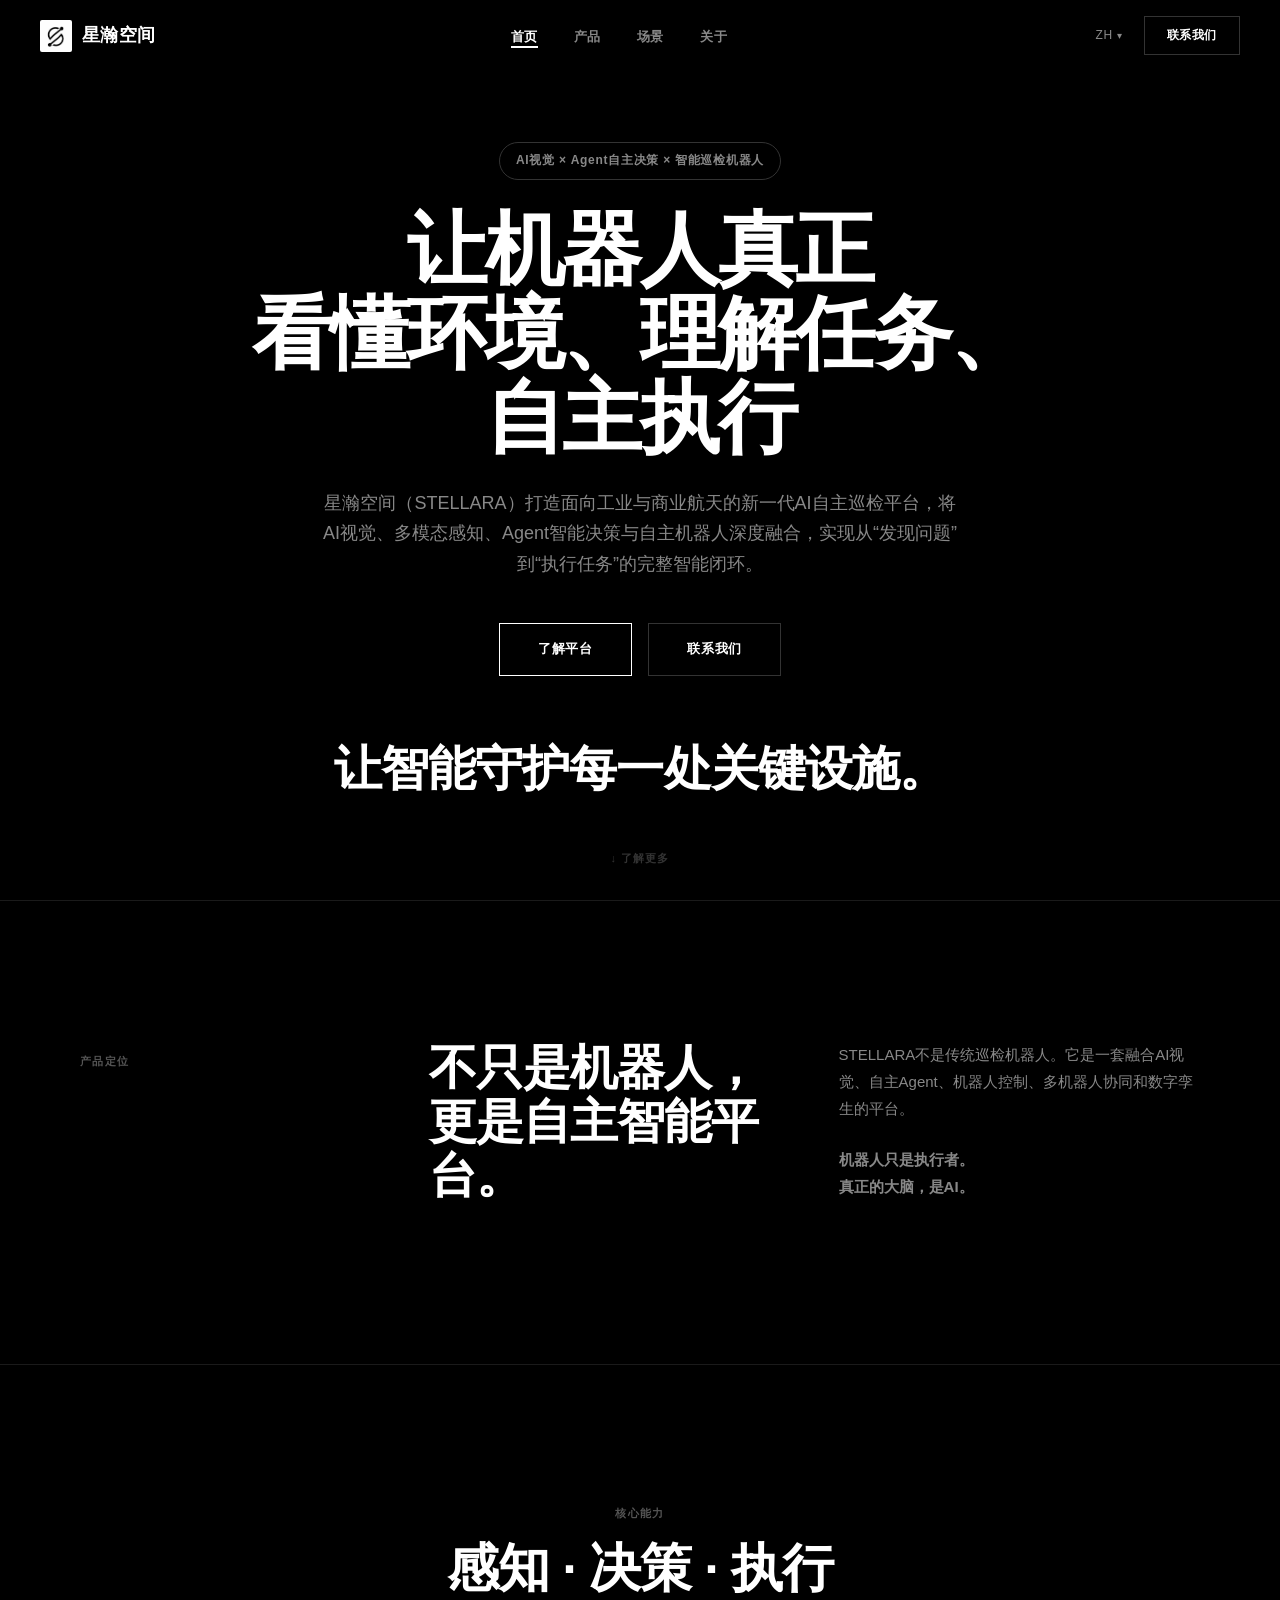
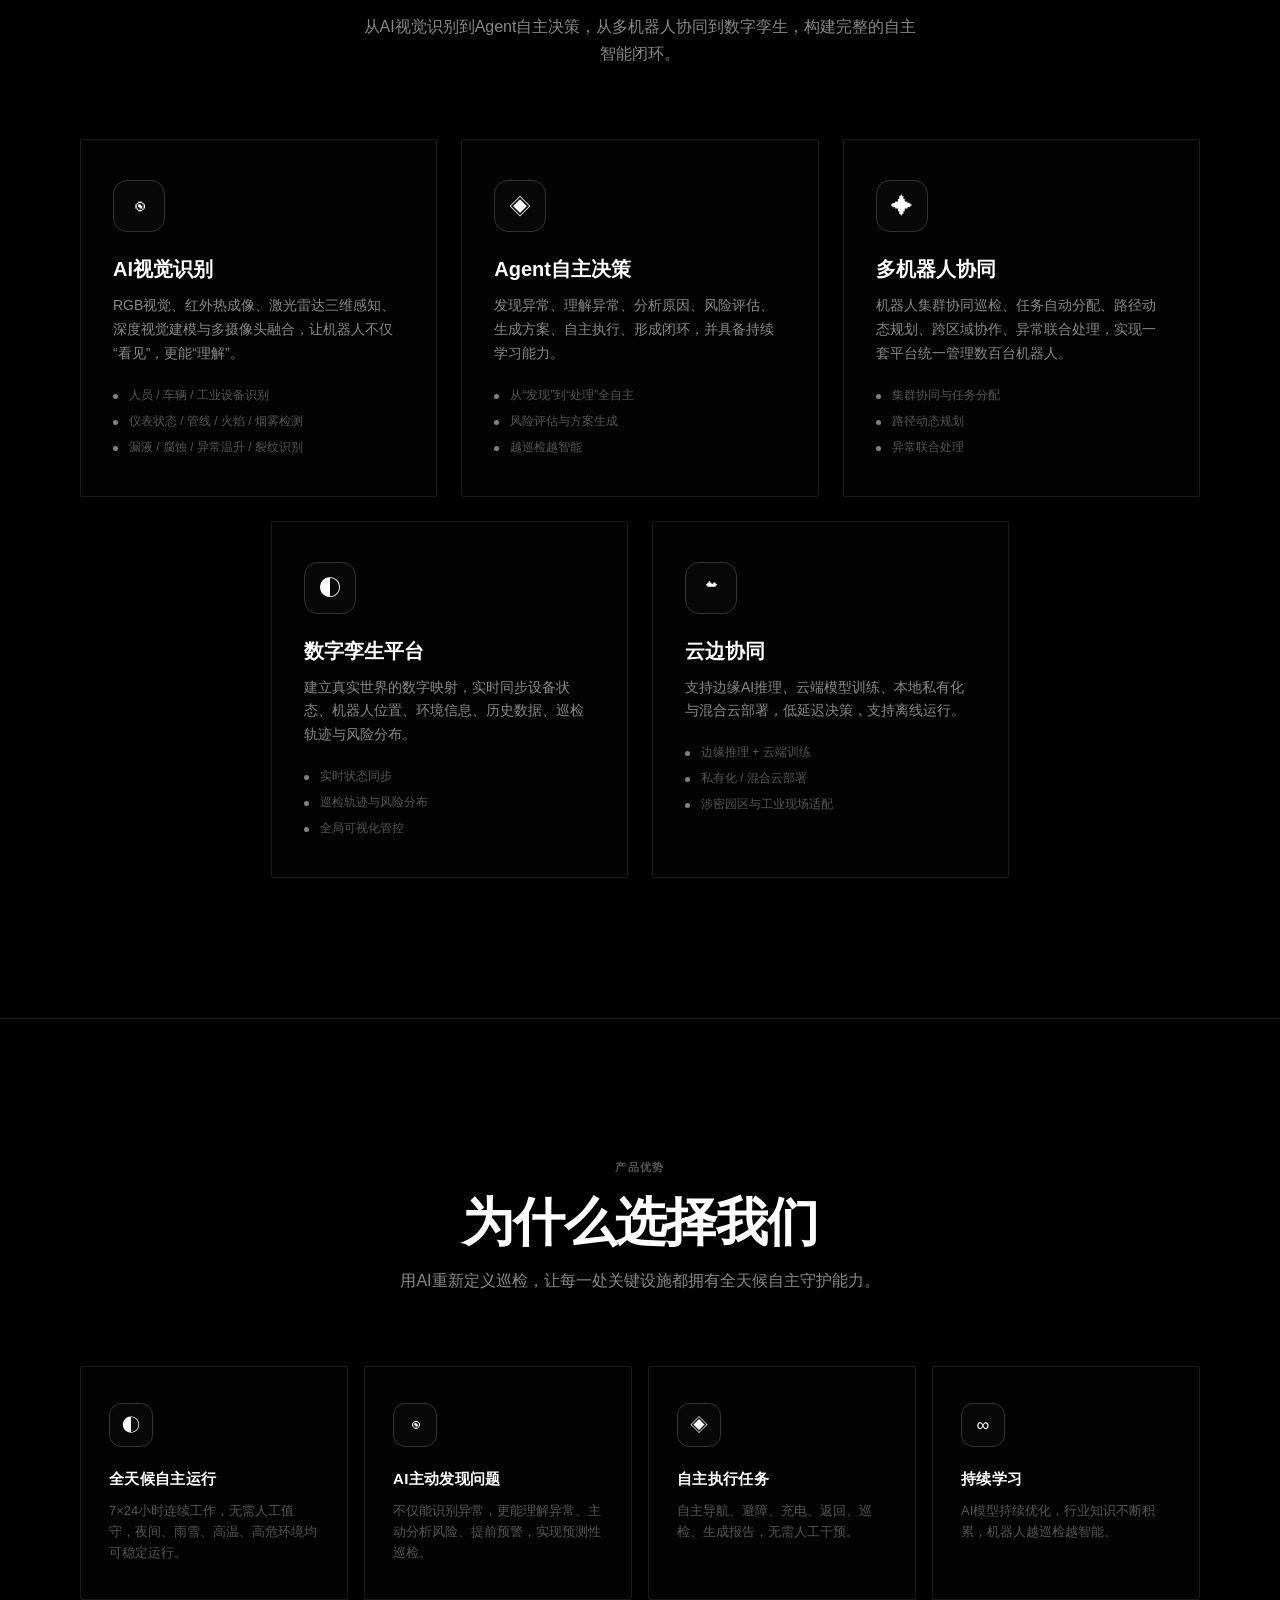
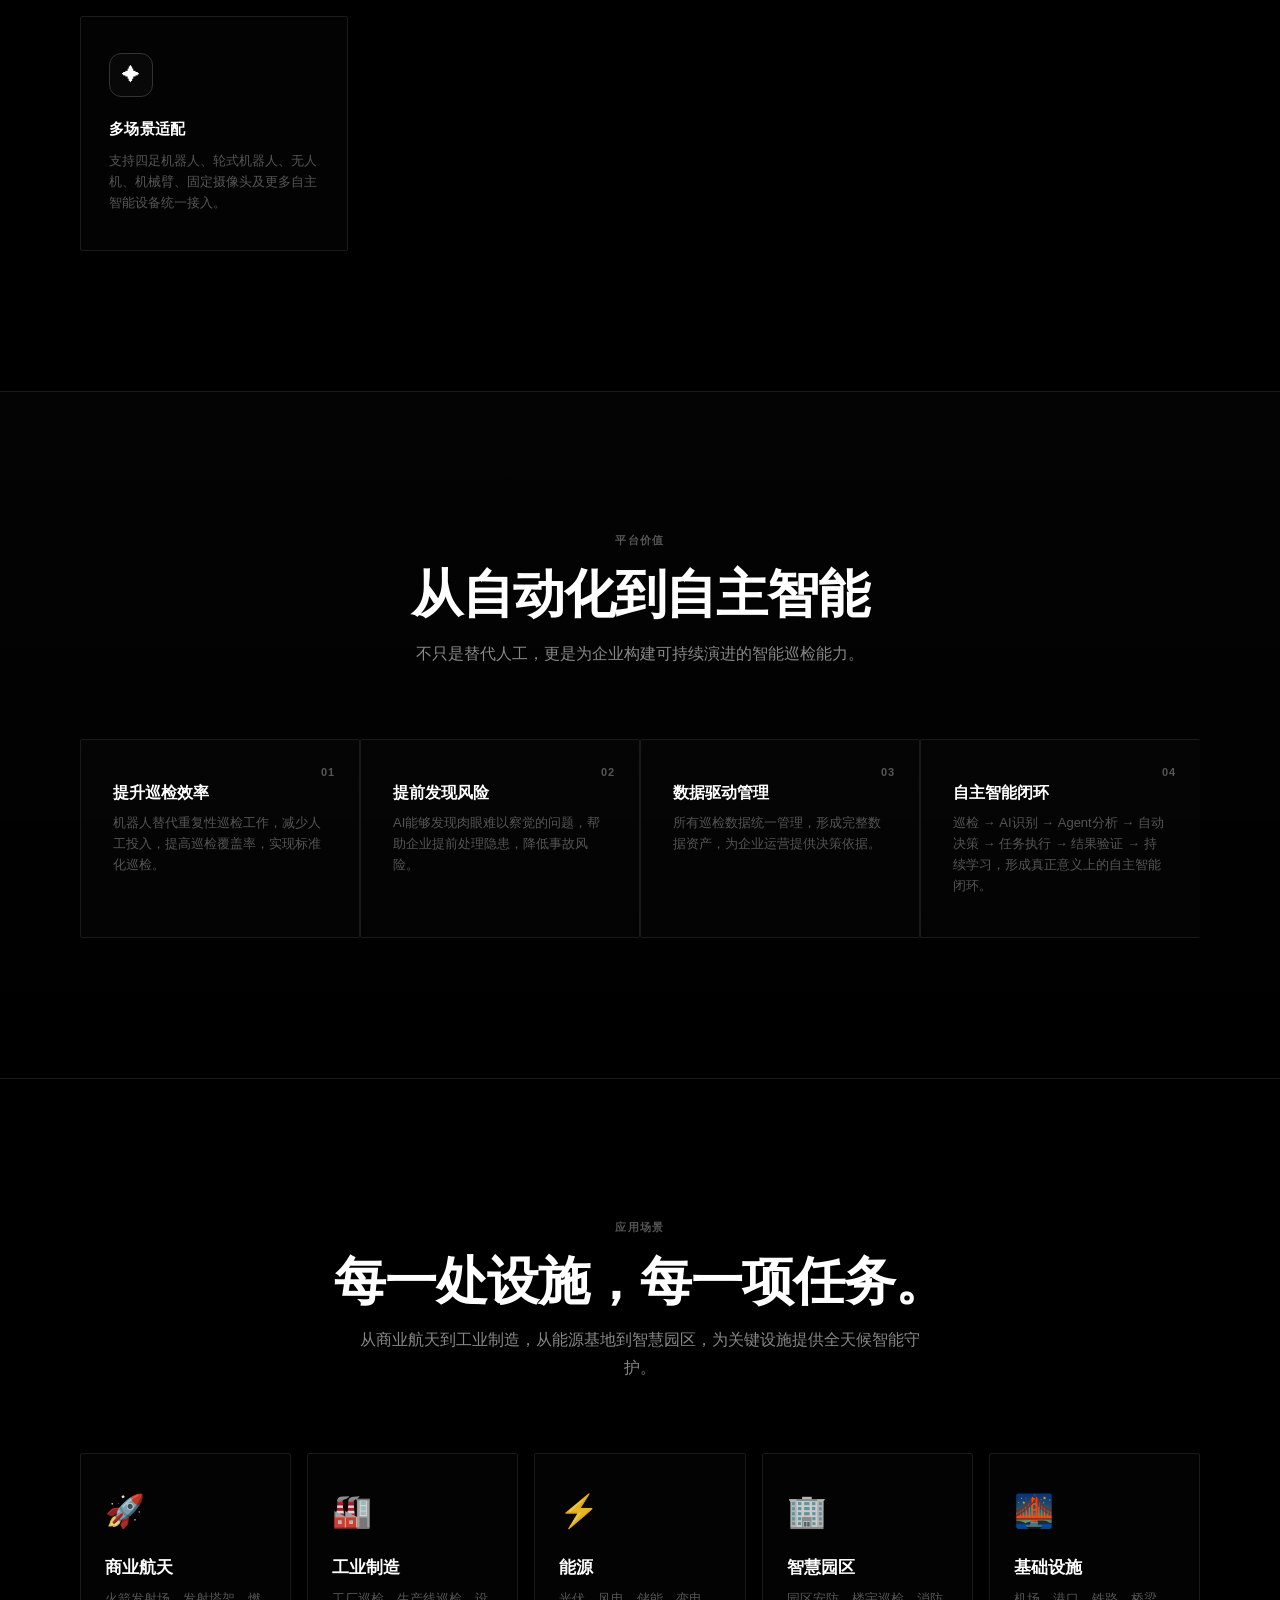
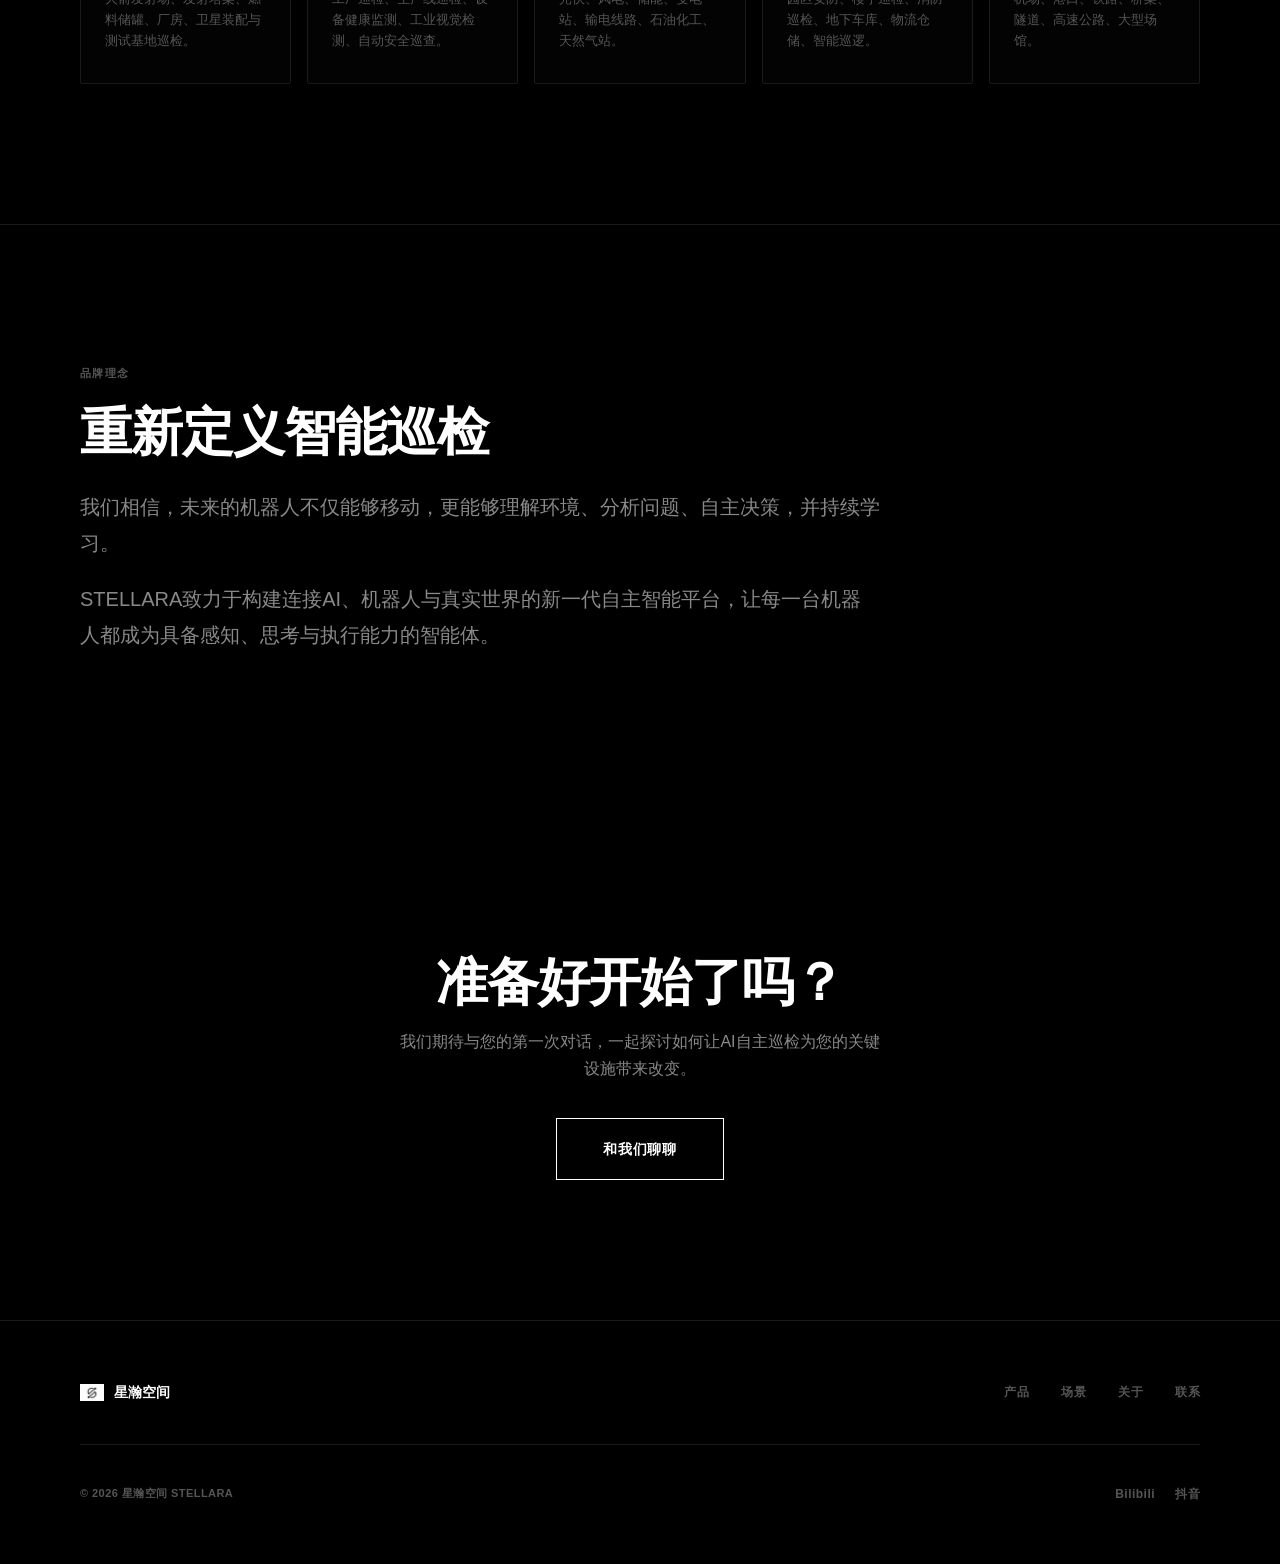
==== index.html @ 7d8a4e4b "Initial commit: STELLARA website" ====
<!DOCTYPE html>
<html lang="zh-CN">
<head>
    <meta charset="UTF-8">
    <meta name="viewport" content="width=device-width, initial-scale=1.0">
    <meta name="description" content="STELLARA 星瀚空间 — 面向工业与商业航天的AI自主智能巡检平台">
    <title data-i18n="nav.home">星瀚空间 STELLARA</title>
    <link rel="stylesheet" href="css/spacex.css?v=2">
</head>
<body>

<nav class="nav">
    <a href="index.html" class="nav-logo">
        <img src="微信图片_20260413204202_1_2.jpg" alt="星瀚空间" width="32" height="32">
        星瀚空间
    </a>
    <ul class="nav-links">
        <li><a href="index.html" class="active" data-i18n="nav.home">首页</a></li>
        <li><a href="products.html" data-i18n="nav.products">产品</a></li>
        <li><a href="services.html" data-i18n="nav.services">场景</a></li>
        <li><a href="about.html" data-i18n="nav.about">关于</a></li>
    </ul>
    <div class="nav-lang" id="lang-switcher"></div>
    <a href="services.html#contact" class="nav-cta" data-i18n="nav.cta">联系我们</a>
    <button class="nav-toggle" aria-label="菜单">
        <span></span><span></span><span></span>
    </button>
</nav>

<div class="nav-mobile">
    <button class="nav-mobile-close">&times;</button>
    <a href="index.html" data-i18n="nav.home">首页</a>
    <a href="products.html" data-i18n="nav.products">产品</a>
    <a href="services.html" data-i18n="nav.services">场景</a>
    <a href="about.html" data-i18n="nav.about">关于</a>
    <a href="services.html#contact" data-i18n="nav.cta">联系我们</a>
    <div id="lang-switcher-mobile"></div>
</div>

<section class="hero">
    <div class="hero-content">
        <div class="hero-tag fade-in" data-i18n="hero.tag">AI视觉 × Agent自主决策 × 智能巡检机器人</div>
        <h1 class="fade-in" data-i18n="hero.title">让机器人真正<br>看懂环境、理解任务、<br>自主执行</h1>
        <p class="fade-in" data-i18n="hero.desc">星瀚空间（STELLARA）打造面向工业与商业航天的新一代AI自主巡检平台，将AI视觉、多模态感知、Agent智能决策与自主机器人深度融合，实现从“发现问题”到“执行任务”的完整智能闭环。</p>
        <div class="hero-actions fade-in">
            <a href="products.html" class="btn btn--primary" data-i18n="hero.btn1">了解平台</a>
            <a href="services.html#contact" class="btn" data-i18n="hero.btn2">联系我们</a>
        </div>
        <div class="hero-slogan fade-in" data-i18n="hero.slogan">Intelligence in Motion.</div>
    </div>
    <div class="hero-scroll-hint" data-i18n="hero.scroll">↓ 了解更多</div>
</section>

<section class="section positioning-section">
    <div class="container">
        <div class="positioning-grid fade-in">
            <div class="positioning-label" data-i18n="positioning.label">产品定位</div>
            <h2 data-i18n="positioning.heading">不只是机器人，<br>更是自主智能平台。</h2>
            <div class="positioning-body">
                <p data-i18n="positioning.p1">STELLARA不是传统巡检机器人。它是一套融合AI视觉、自主Agent、机器人控制、多机器人协同和数字孪生的平台。</p>
                <p class="positioning-highlight" data-i18n="positioning.p2">机器人只是执行者。<br>真正的大脑，是AI。</p>
            </div>
        </div>
    </div>
</section>

<section class="section capabilities-section">
    <div class="container">
        <div class="section-header section-header--center fade-in">
            <span class="section-label" data-i18n="capabilities.section">核心能力</span>
            <h2 class="section-title" data-i18n="capabilities.heading">感知 · 决策 · 执行</h2>
            <p class="section-desc" data-i18n="capabilities.desc">从AI视觉识别到Agent自主决策，从多机器人协同到数字孪生，构建完整的自主智能闭环。</p>
        </div>
        <div class="capability-grid fade-in">
            <article class="capability-card">
                <div class="capability-icon" aria-hidden="true">◉</div>
                <h3 data-i18n="capabilities.c1t">AI视觉识别</h3>
                <p data-i18n="capabilities.c1d">RGB视觉、红外热成像、激光雷达三维感知、深度视觉建模与多摄像头融合，让机器人不仅“看见”，更能“理解”。</p>
                <ul class="capability-list">
                    <li data-i18n="capabilities.c1i1">人员 / 车辆 / 工业设备识别</li>
                    <li data-i18n="capabilities.c1i2">仪表状态 / 管线 / 火焰 / 烟雾检测</li>
                    <li data-i18n="capabilities.c1i3">漏液 / 腐蚀 / 异常温升 / 裂纹识别</li>
                </ul>
            </article>
            <article class="capability-card">
                <div class="capability-icon" aria-hidden="true">◈</div>
                <h3 data-i18n="capabilities.c2t">Agent自主决策</h3>
                <p data-i18n="capabilities.c2d">发现异常、理解异常、分析原因、风险评估、生成方案、自主执行、形成闭环，并具备持续学习能力。</p>
                <ul class="capability-list">
                    <li data-i18n="capabilities.c2i1">从“发现”到“处理”全自主</li>
                    <li data-i18n="capabilities.c2i2">风险评估与方案生成</li>
                    <li data-i18n="capabilities.c2i3">越巡检越智能</li>
                </ul>
            </article>
            <article class="capability-card">
                <div class="capability-icon" aria-hidden="true">✦</div>
                <h3 data-i18n="capabilities.c3t">多机器人协同</h3>
                <p data-i18n="capabilities.c3d">机器人集群协同巡检、任务自动分配、路径动态规划、跨区域协作、异常联合处理，实现一套平台统一管理数百台机器人。</p>
                <ul class="capability-list">
                    <li data-i18n="capabilities.c3i1">集群协同与任务分配</li>
                    <li data-i18n="capabilities.c3i2">路径动态规划</li>
                    <li data-i18n="capabilities.c3i3">异常联合处理</li>
                </ul>
            </article>
            <article class="capability-card">
                <div class="capability-icon" aria-hidden="true">◐</div>
                <h3 data-i18n="capabilities.c4t">数字孪生平台</h3>
                <p data-i18n="capabilities.c4d">建立真实世界的数字映射，实时同步设备状态、机器人位置、环境信息、历史数据、巡检轨迹与风险分布。</p>
                <ul class="capability-list">
                    <li data-i18n="capabilities.c4i1">实时状态同步</li>
                    <li data-i18n="capabilities.c4i2">巡检轨迹与风险分布</li>
                    <li data-i18n="capabilities.c4i3">全局可视化管控</li>
                </ul>
            </article>
            <article class="capability-card">
                <div class="capability-icon" aria-hidden="true">☁</div>
                <h3 data-i18n="capabilities.c5t">云边协同</h3>
                <p data-i18n="capabilities.c5d">支持边缘AI推理、云端模型训练、本地私有化与混合云部署，低延迟决策，支持离线运行。</p>
                <ul class="capability-list">
                    <li data-i18n="capabilities.c5i1">边缘推理 + 云端训练</li>
                    <li data-i18n="capabilities.c5i2">私有化 / 混合云部署</li>
                    <li data-i18n="capabilities.c5i3">涉密园区与工业现场适配</li>
                </ul>
            </article>
        </div>
    </div>
</section>

<section class="section why-section">
    <div class="container">
        <div class="section-header section-header--center fade-in">
            <span class="section-label" data-i18n="why.section">产品优势</span>
            <h2 class="section-title" data-i18n="why.heading">为什么选择我们</h2>
            <p class="section-desc" data-i18n="why.desc">用AI重新定义巡检，让每一处关键设施都拥有全天候自主守护能力。</p>
        </div>
        <div class="feature-grid fade-in">
            <article class="feature-item">
                <div class="feature-item-glow"></div>
                <div class="feature-item-icon" aria-hidden="true">◐</div>
                <h4 data-i18n="why.f1t">全天候自主运行</h4>
                <p data-i18n="why.f1d">7×24小时连续工作，无需人工值守，夜间、雨雪、高温、高危环境均可稳定运行。</p>
            </article>
            <article class="feature-item">
                <div class="feature-item-glow"></div>
                <div class="feature-item-icon" aria-hidden="true">◉</div>
                <h4 data-i18n="why.f2t">AI主动发现问题</h4>
                <p data-i18n="why.f2d">不仅能识别异常，更能理解异常、主动分析风险、提前预警，实现预测性巡检。</p>
            </article>
            <article class="feature-item">
                <div class="feature-item-glow"></div>
                <div class="feature-item-icon" aria-hidden="true">◈</div>
                <h4 data-i18n="why.f3t">自主执行任务</h4>
                <p data-i18n="why.f3d">自主导航、避障、充电、返回、巡检、生成报告，无需人工干预。</p>
            </article>
            <article class="feature-item">
                <div class="feature-item-glow"></div>
                <div class="feature-item-icon" aria-hidden="true">∞</div>
                <h4 data-i18n="why.f4t">持续学习</h4>
                <p data-i18n="why.f4d">AI模型持续优化，行业知识不断积累，机器人越巡检越智能。</p>
            </article>
            <article class="feature-item">
                <div class="feature-item-glow"></div>
                <div class="feature-item-icon" aria-hidden="true">✦</div>
                <h4 data-i18n="why.f5t">多场景适配</h4>
                <p data-i18n="why.f5d">支持四足机器人、轮式机器人、无人机、机械臂、固定摄像头及更多自主智能设备统一接入。</p>
            </article>
        </div>
    </div>
</section>

<section class="section value-section">
    <div class="container">
        <div class="section-header section-header--center fade-in">
            <span class="section-label" data-i18n="value.section">平台价值</span>
            <h2 class="section-title" data-i18n="value.heading">从自动化到自主智能</h2>
            <p class="section-desc" data-i18n="value.desc">不只是替代人工，更是为企业构建可持续演进的智能巡检能力。</p>
        </div>
        <div class="value-grid fade-in">
            <article class="value-item">
                <div class="value-number">01</div>
                <h4 data-i18n="value.v1t">提升巡检效率</h4>
                <p data-i18n="value.v1d">机器人替代重复性巡检工作，减少人工投入，提高巡检覆盖率，实现标准化巡检。</p>
            </article>
            <article class="value-item">
                <div class="value-number">02</div>
                <h4 data-i18n="value.v2t">提前发现风险</h4>
                <p data-i18n="value.v2d">AI能够发现肉眼难以察觉的问题，帮助企业提前处理隐患，降低事故风险。</p>
            </article>
            <article class="value-item">
                <div class="value-number">03</div>
                <h4 data-i18n="value.v3t">数据驱动管理</h4>
                <p data-i18n="value.v3d">所有巡检数据统一管理，形成完整数据资产，为企业运营提供决策依据。</p>
            </article>
            <article class="value-item">
                <div class="value-number">04</div>
                <h4 data-i18n="value.v4t">自主智能闭环</h4>
                <p data-i18n="value.v4d">巡检 → AI识别 → Agent分析 → 自动决策 → 任务执行 → 结果验证 → 持续学习，形成真正意义上的自主智能闭环。</p>
            </article>
        </div>
    </div>
</section>

<section class="section scenarios-section">
    <div class="container">
        <div class="section-header section-header--center fade-in">
            <span class="section-label" data-i18n="scenarios.section">应用场景</span>
            <h2 class="section-title" data-i18n="scenarios.heading">Every Facility. Every Mission.</h2>
            <p class="section-desc" data-i18n="scenarios.desc">从商业航天到工业制造，从能源基地到智慧园区，为关键设施提供全天候智能守护。</p>
        </div>
        <div class="scenario-grid fade-in">
            <a href="services.html#space" class="scenario-card">
                <div class="scenario-icon" aria-hidden="true">🚀</div>
                <h3 data-i18n="scenarios.s1t">商业航天</h3>
                <p data-i18n="scenarios.s1d">火箭发射场、发射塔架、燃料储罐、厂房、卫星装配与测试基地巡检。</p>
            </a>
            <a href="services.html#industry" class="scenario-card">
                <div class="scenario-icon" aria-hidden="true">🏭</div>
                <h3 data-i18n="scenarios.s2t">工业制造</h3>
                <p data-i18n="scenarios.s2d">工厂巡检、生产线巡检、设备健康监测、工业视觉检测、自动安全巡查。</p>
            </a>
            <a href="services.html#energy" class="scenario-card">
                <div class="scenario-icon" aria-hidden="true">⚡</div>
                <h3 data-i18n="scenarios.s3t">能源</h3>
                <p data-i18n="scenarios.s3d">光伏、风电、储能、变电站、输电线路、石油化工、天然气站。</p>
            </a>
            <a href="services.html#campus" class="scenario-card">
                <div class="scenario-icon" aria-hidden="true">🏢</div>
                <h3 data-i18n="scenarios.s4t">智慧园区</h3>
                <p data-i18n="scenarios.s4d">园区安防、楼宇巡检、消防巡检、地下车库、物流仓储、智能巡逻。</p>
            </a>
            <a href="services.html#infrastructure" class="scenario-card">
                <div class="scenario-icon" aria-hidden="true">🌉</div>
                <h3 data-i18n="scenarios.s5t">基础设施</h3>
                <p data-i18n="scenarios.s5d">机场、港口、铁路、桥梁、隧道、高速公路、大型场馆。</p>
            </a>
        </div>
    </div>
</section>

<section class="section belief-section">
    <div class="container">
        <div class="belief-content fade-in">
            <span class="section-label" data-i18n="belief.section">品牌理念</span>
            <h2 data-i18n="belief.heading">重新定义智能巡检</h2>
            <p data-i18n="belief.p1">我们相信，未来的机器人不仅能够移动，更能够理解环境、分析问题、自主决策，并持续学习。</p>
            <p data-i18n="belief.p2">STELLARA致力于构建连接AI、机器人与真实世界的新一代自主智能平台，让每一台机器人都成为具备感知、思考与执行能力的智能体。</p>
        </div>
    </div>
</section>

<section class="cta">
    <div class="container">
        <h2 class="fade-in" data-i18n="cta.heading">准备好开始了吗？</h2>
        <p class="fade-in" data-i18n="cta.desc">我们期待与您的第一次对话，一起探讨如何让AI自主巡检为您的关键设施带来改变。</p>
        <div class="cta-actions fade-in">
            <a href="services.html#contact" class="btn btn--primary btn--lg" data-i18n="cta.btn">和我们聊聊</a>
        </div>
    </div>
</section>

<footer class="footer">
    <div class="container">
        <div class="footer-inner">
            <a href="index.html" class="footer-brand">
                <img src="微信图片_20260413204202_1_2.jpg" alt="星瀚空间" width="24" height="24" loading="lazy">
                星瀚空间
            </a>
            <div class="footer-links">
                <a href="products.html" data-i18n="footer.products">产品</a>
                <a href="services.html" data-i18n="footer.services">场景</a>
                <a href="about.html" data-i18n="footer.about">关于</a>
                <a href="mailto:stbotwr@outlook.com" data-i18n="footer.contact">联系</a>
            </div>
        </div>
        <div class="footer-bottom">
            <span class="footer-copy" data-i18n="footer.copy">© 2026 星瀚空间 STELLARA</span>
            <div class="footer-social">
                <a href="https://space.bilibili.com/3546841601804438" target="_blank" rel="noopener noreferrer">Bilibili</a>
                <a href="https://www.douyin.com/user/self?from_tab_name=main" target="_blank" rel="noopener noreferrer">抖音</a>
            </div>
        </div>
    </div>
</footer>

<div class="back-to-top">&uarr;</div>

<script src="js/config.js"></script>
<script src="js/i18n.js?v=4"></script>
<script src="js/spacex.js?v=2"></script>
</body>
</html>
---- css/spacex.css ----
/* ============================================================
   SpaceX 极简设计系统 — 星瀚空间
   原则：纯黑 · 留白 · 无装饰 · 大字重 · 细线 · 淡入
   ============================================================ */

/* ---- CSS Variables ---- */
:root {
  --bg: #000000;
  --text: #ffffff;
  --text-secondary: #888888;
  --text-muted: #555555;
  --border: #1a1a1a;
  --border-hover: #333333;
  --transition: 0.4s cubic-bezier(0.25, 0.1, 0.25, 1);
  --transition-fast: 0.25s cubic-bezier(0.25, 0.1, 0.25, 1);
  --transition-slow: 0.7s cubic-bezier(0.16, 1, 0.3, 1);
  --ease-out-expo: cubic-bezier(0.16, 1, 0.3, 1);
  --max-width: 1200px;
  --nav-height: 72px;
}

/* ---- Reset ---- */
*,*::before,*::after{margin:0;padding:0;box-sizing:border-box}
html{scroll-behavior:smooth;-webkit-text-size-adjust:100%;background:var(--bg)}
body{
  font-family:-apple-system,BlinkMacSystemFont,"PingFang SC","Hiragino Sans GB","Microsoft YaHei","Helvetica Neue",Arial,sans-serif;
  background:var(--bg);color:var(--text);line-height:1.6;
  -webkit-font-smoothing:antialiased;-moz-osx-font-smoothing:grayscale;
  overflow-x:hidden;font-weight:500;
}
::selection{background:var(--text);color:var(--bg)}
a{text-decoration:none;color:inherit}
img{max-width:100%;height:auto;display:block}
ul{list-style:none}

/* ---- Cursor star trail (desktop only) ---- */
.cursor-star{
  position:fixed;
  left:0;top:0;
  width:6px;height:6px;
  border-radius:50%;
  background:#ffffff;
  box-shadow:0 0 6px 1px rgba(255,255,255,0.8),0 0 12px 2px rgba(255,255,255,0.4);
  pointer-events:none;
  z-index:9999;
  opacity:0;
  transform:translate(-50%,-50%) scale(0.6);
  animation:star-fade 0.9s ease-out forwards;
}
.cursor-star::before{
  content:'';
  position:absolute;
  left:50%;top:50%;
  width:200%;height:2px;
  background:linear-gradient(90deg,rgba(255,255,255,0.6),transparent);
  transform:translate(-50%,-50%) rotate(var(--star-angle,0deg));
  opacity:0.5;
  border-radius:1px;
}
@keyframes star-fade{
  0%{opacity:1;transform:translate(-50%,-50%) scale(0.6)}
  30%{opacity:0.9;transform:translate(-50%,-50%) scale(1)}
  100%{opacity:0;transform:translate(-50%,calc(-50% - 20px)) scale(0.3)}
}
@media (pointer:coarse){
  .cursor-star{display:none!important}
}

/* ---- Typography ---- */
h1{font-size:clamp(40px,7vw,80px);font-weight:800;letter-spacing:-0.03em;line-height:1.05;color:var(--text)}
h2{font-size:clamp(28px,4.5vw,52px);font-weight:700;letter-spacing:-0.02em;line-height:1.12;color:var(--text)}
h3{font-size:clamp(20px,2.5vw,28px);font-weight:600;line-height:1.3;color:var(--text)}
h4{font-size:16px;font-weight:700;color:var(--text)}
p{color:var(--text-secondary);line-height:1.7;font-weight:500}

/* ---- Layout ---- */
.container{max-width:var(--max-width);margin:0 auto;padding:0 40px}
.section{padding:140px 0}

/* ---- Navigation ---- */
.nav{
  position:fixed;top:0;left:0;right:0;height:var(--nav-height);
  display:grid;grid-template-columns:auto 1fr auto auto auto;align-items:center;
  padding:0 40px;z-index:1000;
  transition:background 0.4s ease,border-color 0.4s ease;
  border-bottom:1px solid transparent;
}
.nav.scrolled{background:rgba(0,0,0,0.85);backdrop-filter:blur(20px);-webkit-backdrop-filter:blur(20px);border-bottom-color:var(--border)}
.nav-logo{display:flex;align-items:center;gap:10px;font-size:18px;font-weight:600;letter-spacing:0.02em;color:var(--text)}
.nav-logo img{width:32px;height:32px;border-radius:2px;object-fit:cover}
.nav-links{position:static;transform:none;display:flex;align-items:center;gap:36px;white-space:nowrap;justify-self:center}
.nav-links a{font-size:13px;font-weight:600;color:var(--text-secondary);letter-spacing:0.04em;text-transform:uppercase;transition:color 0.3s ease;position:relative}
.nav-links a::after{content:'';position:absolute;bottom:-4px;left:0;width:0;height:1.5px;background:var(--text);transition:width 0.35s var(--ease-out-expo)}
.nav-links a:hover,.nav-links a.active{color:var(--text)}
.nav-links a:hover::after,.nav-links a.active::after{width:100%}
.nav-cta{padding:9px 22px;border:1px solid var(--border-hover);color:var(--text);font-size:12px;font-weight:600;letter-spacing:0.05em;text-transform:uppercase;transition:border-color 0.3s ease,background 0.3s ease,color 0.3s ease,transform 0.3s ease}
.nav-cta:hover{border-color:var(--text);background:var(--text);color:var(--bg);transform:translateY(-1px)}

/* ---- Language Switcher ---- */
.nav-lang{position:relative;margin-right:8px}
.lang-current{display:flex;align-items:center;gap:4px;padding:8px 12px;font-size:12px;font-weight:500;color:var(--text-secondary);letter-spacing:0.06em;cursor:pointer;border:1px solid transparent;transition:color 0.3s ease,border-color 0.3s ease;user-select:none}
.lang-current:hover,.lang-current.open{color:var(--text);border-color:var(--border-hover)}
.lang-arrow{font-size:10px;transition:transform 0.3s ease}
.lang-current.open .lang-arrow{transform:rotate(180deg)}
.lang-dropdown{position:absolute;top:calc(100% + 6px);right:0;min-width:140px;background:var(--bg);border:1px solid var(--border-hover);opacity:0;visibility:hidden;transform:translateY(-4px);transition:opacity 0.25s ease,visibility 0.25s ease,transform 0.25s ease;z-index:1001}
.lang-dropdown.open{opacity:1;visibility:visible;transform:translateY(0)}
.lang-option{padding:10px 16px;font-size:13px;color:var(--text-secondary);letter-spacing:0.03em;cursor:pointer;transition:color 0.2s ease,background 0.2s ease}
.lang-option:hover{color:var(--text);background:rgba(255,255,255,0.03)}
.lang-option.lang-active{color:var(--text)}

/* Mobile language switcher */
.nav-mobile-lang{margin-top:16px;display:flex;gap:12px;flex-wrap:wrap;justify-content:center}
.nav-mobile-lang .lang-current{display:none}
.nav-mobile-lang .lang-dropdown{position:static;opacity:1;visibility:visible;transform:none;border:none;display:flex;flex-wrap:wrap;gap:8px;justify-content:center;min-width:0}
.nav-mobile-lang .lang-option{padding:8px 16px;border:1px solid var(--border);font-size:14px}
.nav-mobile-lang .lang-option.lang-active{border-color:var(--text)}

/* Mobile nav */
.nav-toggle{display:none;flex-direction:column;gap:5px;cursor:pointer;padding:8px;background:none;border:none}
.nav-toggle span{display:block;width:22px;height:1.5px;background:var(--text);transition:transform 0.3s ease,opacity 0.3s ease}
.nav-mobile{position:fixed;inset:0;background:rgba(0,0,0,0.95);backdrop-filter:blur(30px);-webkit-backdrop-filter:blur(30px);z-index:2000;display:flex;flex-direction:column;align-items:center;justify-content:center;gap:32px;opacity:0;visibility:hidden;transition:opacity 0.35s ease,visibility 0.35s ease}
.nav-mobile.active{opacity:1;visibility:visible}
.nav-mobile a{font-size:24px;font-weight:600;color:var(--text);letter-spacing:0.02em;transition:opacity 0.3s ease}
.nav-mobile a:hover{opacity:0.6}
.nav-mobile-close{position:absolute;top:24px;right:32px;font-size:28px;color:var(--text);cursor:pointer;background:none;border:none;line-height:1}

/* ---- Buttons ---- */
.btn{
  display:inline-flex;align-items:center;gap:10px;
  padding:15px 38px;font-size:13px;font-weight:600;letter-spacing:0.06em;text-transform:uppercase;
  border:1px solid var(--border-hover);color:var(--text);
  transition:border-color 0.35s ease,background 0.35s ease,color 0.35s ease,transform 0.35s var(--ease-out-expo),box-shadow 0.35s ease;
  cursor:pointer;background:transparent;position:relative;overflow:hidden;
}
.btn::before{content:'';position:absolute;inset:0;background:var(--text);transform:scaleX(0);transform-origin:left;transition:transform 0.4s var(--ease-out-expo);z-index:-1}
.btn:hover{border-color:var(--text);color:var(--bg);transform:translateY(-2px);box-shadow:0 10px 30px rgba(255,255,255,0.08)}
.btn:hover::before{transform:scaleX(1)}
.btn--primary{border-color:var(--text)}
.btn--primary::before{background:var(--text)}
.btn--sm{padding:11px 26px;font-size:11px}
.btn--lg{padding:19px 46px;font-size:14px}
.btn:focus-visible{outline:1px solid var(--text);outline-offset:3px}

/* ---- Hero ---- */
.hero{
  min-height:100vh;display:flex;align-items:center;justify-content:center;
  text-align:center;padding:120px 40px 80px;position:relative;overflow:hidden;
}
.hero-content{max-width:800px;position:relative;z-index:1}
.hero h1{margin-bottom:28px;font-weight:800}
.hero-tag{display:inline-block;padding:8px 16px;border:1px solid var(--border-hover);border-radius:100px;font-size:12px;font-weight:600;color:var(--text-secondary);letter-spacing:0.06em;margin-bottom:28px;transition:border-color 0.3s ease,color 0.3s ease}
.hero-tag:hover{border-color:var(--text);color:var(--text)}
.hero p{font-size:clamp(15px,2vw,18px);color:var(--text-secondary);max-width:640px;margin:0 auto 44px;line-height:1.7;font-weight:500}
.hero-actions{display:flex;gap:16px;justify-content:center;flex-wrap:wrap;margin-bottom:64px}
.hero-slogan{font-size:clamp(24px,4vw,48px);font-weight:600;color:var(--text);letter-spacing:-0.02em;opacity:0.35;line-height:1.2}
.hero-stats{display:flex;justify-content:center;gap:56px}
.hero-stat{text-align:center;transition:transform 0.4s var(--ease-out-expo)}
.hero-stat:hover{transform:translateY(-4px)}
.hero-stat-num{font-size:clamp(30px,4vw,44px);font-weight:800;color:var(--text);line-height:1;margin-bottom:8px}
.hero-stat-label{font-size:12px;color:var(--text-muted);letter-spacing:0.08em;text-transform:uppercase;font-weight:600}
.hero-scroll-hint{position:absolute;bottom:32px;left:50%;transform:translateX(-50%);color:var(--text-muted);font-size:11px;letter-spacing:0.1em;text-transform:uppercase;animation:fadeInOut 2.2s ease-in-out infinite;font-weight:600}
.hero-bg{position:absolute;inset:0;background:radial-gradient(circle at 50% 50%,rgba(255,255,255,0.03) 0%,transparent 60%);pointer-events:none;transform:translateY(var(--parallax-y,0));transition:transform 0.1s linear}
@keyframes fadeInOut{0%,100%{opacity:0.25;transform:translateX(-50%) translateY(0)}50%{opacity:1;transform:translateX(-50%) translateY(6px)}}

/* ---- Section Headers ---- */
.section-label{display:block;font-size:11px;color:var(--text-muted);letter-spacing:0.12em;text-transform:uppercase;margin-bottom:16px;font-weight:700}
.section-title{margin-bottom:16px;font-weight:700}
.section-desc{font-size:16px;color:var(--text-secondary);max-width:560px;line-height:1.7;font-weight:500}
.section-header{margin-bottom:72px}
.section-header--center{text-align:center}
.section-header--center .section-desc{margin:0 auto}

/* ---- Page Header (sub-pages) ---- */
.page-header{padding:160px 0 80px;text-align:center}
.page-header h1{margin-bottom:16px}
.page-header p{font-size:16px;color:var(--text-secondary);max-width:480px;margin:0 auto}
.page-header .breadcrumb{display:flex;justify-content:center;gap:8px;margin-top:24px;font-size:12px;color:var(--text-muted);letter-spacing:0.04em}
.page-header .breadcrumb a{color:var(--text-muted);transition:color 0.3s ease}
.page-header .breadcrumb a:hover{color:var(--text)}
.page-header .breadcrumb span{color:var(--text-secondary)}

/* ---- Positioning Section ---- */
.positioning-section{border-top:1px solid var(--border)}
.positioning-grid{display:grid;grid-template-columns:1fr 1.2fr 1.2fr;gap:48px;align-items:start}
.positioning-label{font-size:11px;color:var(--text-muted);letter-spacing:0.12em;text-transform:uppercase;font-weight:700;padding-top:12px}
.positioning-grid h2{font-size:clamp(28px,4.5vw,48px);font-weight:700;letter-spacing:-0.02em;line-height:1.12}
.positioning-body p{font-size:15px;color:var(--text-secondary);line-height:1.8;margin-bottom:24px}
.positioning-highlight{font-size:clamp(20px,2.5vw,28px);color:var(--text);font-weight:600;line-height:1.4}

/* ---- Capabilities Section ---- */
.capabilities-section{border-top:1px solid var(--border)}
.capability-grid{display:flex;flex-wrap:wrap;justify-content:center;gap:24px}
.capability-card{position:relative;width:calc(33.333% - 16px);padding:40px 32px;border:1px solid var(--border);border-radius:2px;background:rgba(255,255,255,0.01);overflow:hidden;transition:border-color 0.4s ease,background 0.4s ease,transform 0.5s var(--ease-out-expo)}
.capability-card:hover{border-color:var(--border-hover);background:rgba(255,255,255,0.025);transform:translateY(-6px)}
.capability-icon{width:52px;height:52px;display:flex;align-items:center;justify-content:center;border:1px solid var(--border-hover);border-radius:14px;font-size:22px;color:var(--text);background:rgba(255,255,255,0.02);margin-bottom:24px;transition:border-color 0.3s ease,background 0.3s ease,transform 0.4s var(--ease-out-expo)}
.capability-card:hover .capability-icon{border-color:var(--text);background:rgba(255,255,255,0.05);transform:scale(1.1) rotate(4deg)}
.capability-card h3{font-size:20px;margin-bottom:12px;font-weight:700}
.capability-card>p{font-size:14px;color:var(--text-secondary);line-height:1.7;margin-bottom:20px}
.capability-list{display:flex;flex-direction:column;gap:8px}
.capability-list li{font-size:12px;color:var(--text-muted);padding-left:16px;position:relative;line-height:1.5}
.capability-list li::before{content:'';position:absolute;left:0;top:8px;width:5px;height:5px;background:var(--text);border-radius:50%;opacity:0.5}

/* ---- Value Section ---- */
.value-section{border-top:1px solid var(--border);background:linear-gradient(180deg,rgba(255,255,255,0.015) 0%,transparent 100%)}
.value-grid{display:grid;grid-template-columns:repeat(4,1fr);gap:24px}
.value-item{position:relative;padding:36px 28px;border:1px solid var(--border);border-radius:2px;background:rgba(255,255,255,0.01);transition:border-color 0.4s ease,background 0.4s ease,transform 0.5s var(--ease-out-expo)}
.value-item:hover{border-color:var(--border-hover);background:rgba(255,255,255,0.025);transform:translateY(-4px)}
.value-number{position:absolute;top:24px;right:24px;font-size:11px;color:var(--text-muted);letter-spacing:0.08em;font-weight:700}
.value-item h4{font-size:16px;margin-bottom:12px;padding-right:40px;font-weight:700}
.value-item p{font-size:13px;color:var(--text-muted);line-height:1.6}

/* ---- Scenarios Section ---- */
.scenarios-section{border-top:1px solid var(--border)}
.scenario-grid{display:grid;grid-template-columns:repeat(5,1fr);gap:16px}
.scenario-card{position:relative;padding:32px 24px;border:1px solid var(--border);border-radius:2px;background:rgba(255,255,255,0.01);transition:border-color 0.4s ease,background 0.4s ease,transform 0.5s var(--ease-out-expo)}
.scenario-card:hover{border-color:var(--border-hover);background:rgba(255,255,255,0.025);transform:translateY(-6px)}
.scenario-icon{font-size:32px;margin-bottom:20px;opacity:0.9}
.scenario-card h3{font-size:17px;margin-bottom:10px;font-weight:700}
.scenario-card p{font-size:13px;color:var(--text-muted);line-height:1.6}

/* ---- Belief Section ---- */
.belief-section{border-top:1px solid var(--border)}
.belief-content{max-width:800px}
.belief-content .section-label{margin-bottom:20px}
.belief-content h2{margin-bottom:28px}
.belief-content p{font-size:clamp(16px,2vw,20px);color:var(--text-secondary);line-height:1.8;margin-bottom:20px}

/* ---- Tagline Carousel ---- */
.tagline-section{border-top:1px solid var(--border);background:linear-gradient(180deg,transparent 0%,rgba(255,255,255,0.015) 50%,transparent 100%)}
.tagline-carousel{position:relative;max-width:900px;margin:0 auto;text-align:center}
.tagline-track{position:relative;min-height:180px;display:flex;align-items:center;justify-content:center}
.tagline-item{position:absolute;inset:0;display:flex;align-items:center;justify-content:center;font-size:clamp(22px,3.5vw,38px);font-weight:600;color:var(--text);line-height:1.4;letter-spacing:-0.01em;opacity:0;transform:translateY(20px);transition:opacity 0.8s var(--ease-out-expo),transform 0.8s var(--ease-out-expo);padding:0 20px}
.tagline-item.active{position:relative;opacity:1;transform:translateY(0)}
.tagline-dots{display:flex;justify-content:center;gap:10px;margin-top:32px}
.tagline-dots button{width:8px;height:8px;border-radius:50%;border:1px solid var(--border-hover);background:transparent;cursor:pointer;transition:background 0.3s ease,border-color 0.3s ease}
.tagline-dots button.active{background:var(--text);border-color:var(--text)}

/* ---- Architecture Diagram ---- */
.architecture-section{border-top:1px solid var(--border)}
.architecture-diagram{display:flex;flex-direction:column;align-items:center;gap:0;max-width:600px;margin:0 auto;padding:48px 32px;border:1px solid var(--border);background:rgba(255,255,255,0.01)}
.arch-layer{width:100%;display:flex;justify-content:center}
.arch-layer--devices{display:grid;grid-template-columns:repeat(5,1fr);gap:12px}
.arch-node{padding:14px 32px;border:1px solid var(--border-hover);font-size:14px;font-weight:600;color:var(--text);letter-spacing:0.04em;min-width:180px;text-align:center;transition:border-color 0.3s ease,background 0.3s ease,transform 0.3s var(--ease-out-expo)}
.arch-node:hover{border-color:var(--text);background:rgba(255,255,255,0.03);transform:translateY(-2px)}
.arch-node--ai{border-color:var(--text);background:rgba(255,255,255,0.05)}
.arch-device{padding:10px 8px;border:1px solid var(--border);font-size:11px;color:var(--text-secondary);text-align:center;transition:border-color 0.3s ease,color 0.3s ease}
.arch-device:hover{border-color:var(--border-hover);color:var(--text)}
.arch-connector{width:1px;height:28px;background:linear-gradient(to bottom,var(--border-hover),var(--border));position:relative}
.arch-connector::after{content:'';position:absolute;bottom:0;left:-2px;width:5px;height:5px;border-right:1px solid var(--border-hover);border-bottom:1px solid var(--border-hover);transform:rotate(45deg)}

/* ---- Product Grid ---- */
.product-grid{display:grid;grid-template-columns:1fr 1fr;gap:24px}
.product-item{position:relative;padding:48px;border:1px solid var(--border);border-radius:2px;background:rgba(255,255,255,0.01);overflow:hidden;transition:border-color 0.4s ease,background 0.4s ease,transform 0.5s var(--ease-out-expo)}
.product-item:hover{border-color:var(--border-hover);background:rgba(255,255,255,0.025);transform:translateY(-6px)}
.product-item-glow{position:absolute;top:0;right:0;width:260px;height:260px;background:radial-gradient(circle,rgba(255,255,255,0.06) 0%,transparent 70%);border-radius:50%;transform:translate(40%,-40%);opacity:0;transition:opacity 0.5s ease,transform 0.5s var(--ease-out-expo);pointer-events:none}
.product-item:hover .product-item-glow{opacity:1;transform:translate(20%,-20%)}
.product-item-header{display:flex;justify-content:space-between;align-items:flex-start;margin-bottom:32px}
.product-item-number{font-size:11px;color:var(--text-muted);letter-spacing:0.08em;font-weight:700}
.product-item-icon{width:44px;height:44px;display:flex;align-items:center;justify-content:center;border:1px solid var(--border-hover);border-radius:12px;font-size:18px;color:var(--text);background:rgba(255,255,255,0.02);transition:border-color 0.3s ease,background 0.3s ease,transform 0.4s var(--ease-out-expo)}
.product-item:hover .product-item-icon{border-color:var(--text);background:rgba(255,255,255,0.05);transform:rotate(8deg) scale(1.05)}
.product-item-label{font-size:11px;color:var(--text-muted);letter-spacing:0.08em;text-transform:uppercase;margin-bottom:14px;font-weight:700}
.product-item h3{font-size:clamp(26px,3.2vw,40px);margin-bottom:14px;font-weight:700}
.product-item p{font-size:15px;color:var(--text-secondary);max-width:400px;line-height:1.7;margin-bottom:28px;font-weight:500}
.product-item-features{display:flex;flex-wrap:wrap;gap:8px;margin-bottom:32px}
.product-item-features span{font-size:11px;color:var(--text-secondary);letter-spacing:0.04em;padding:6px 12px;border:1px solid var(--border);border-radius:100px;font-weight:600;transition:border-color 0.3s ease,color 0.3s ease}
.product-item:hover .product-item-features span{border-color:var(--border-hover);color:var(--text)}
.product-item-link{display:inline-flex;align-items:center;gap:8px;font-size:12px;font-weight:700;color:var(--text);letter-spacing:0.06em;text-transform:uppercase;transition:gap 0.3s ease,color 0.3s ease}
.product-item-link:hover{gap:14px;color:var(--text-secondary)}
.product-item-link svg{transition:transform 0.3s ease}
.product-item-link:hover svg{transform:translateX(4px)}

/* ---- Why Section ---- */
.why-section{border-top:1px solid var(--border)}

/* ---- Feature Grid ---- */
.feature-grid{display:grid;grid-template-columns:repeat(4,1fr);gap:16px}
.feature-item{position:relative;padding:36px 28px;border:1px solid var(--border);border-radius:2px;background:rgba(255,255,255,0.01);overflow:hidden;transition:border-color 0.4s ease,background 0.4s ease,transform 0.5s var(--ease-out-expo)}
.feature-item:hover{border-color:var(--border-hover);background:rgba(255,255,255,0.02);transform:translateY(-4px)}
.feature-item-glow{position:absolute;top:0;right:0;width:180px;height:180px;background:radial-gradient(circle,rgba(255,255,255,0.05) 0%,transparent 70%);border-radius:50%;transform:translate(40%,-40%);opacity:0;transition:opacity 0.5s ease,transform 0.5s var(--ease-out-expo);pointer-events:none}
.feature-item:hover .feature-item-glow{opacity:1;transform:translate(20%,-20%)}
.feature-item-icon{width:44px;height:44px;display:flex;align-items:center;justify-content:center;border:1px solid var(--border-hover);border-radius:12px;font-size:18px;color:var(--text);background:rgba(255,255,255,0.02);margin-bottom:20px;transition:border-color 0.3s ease,background 0.3s ease,transform 0.4s var(--ease-out-expo)}
.feature-item:hover .feature-item-icon{border-color:var(--text);background:rgba(255,255,255,0.05);transform:scale(1.1) rotate(-4deg)}
.feature-item h4{font-size:15px;margin-bottom:10px;letter-spacing:0.02em;font-weight:700}
.feature-item p{font-size:13px;color:var(--text-muted);line-height:1.6;font-weight:500}

/* ---- Service List ---- */
.service-list{display:flex;flex-direction:column}
.service-row{display:flex;align-items:center;justify-content:space-between;padding:32px 0;border-bottom:1px solid var(--border);transition:padding 0.35s ease,background 0.35s ease}
.service-row:hover{padding-left:16px;background:rgba(255,255,255,0.015)}
.service-row-info h3{font-size:22px;margin-bottom:4px;font-weight:700}
.service-row-info p{font-size:14px;color:var(--text-muted);font-weight:500}
.service-row-arrow{color:var(--text-muted);transition:color 0.3s ease,transform 0.3s var(--ease-out-expo)}
.service-row:hover .service-row-arrow{color:var(--text);transform:translateX(8px)}

/* ---- Product Section ---- */
.product-section{padding:140px 0;border-top:1px solid var(--border)}
.product-section.alt{background:linear-gradient(180deg,rgba(255,255,255,0.015) 0%,transparent 100%)}
.product-cta{border-top:1px solid var(--border)}
.product-badge{display:inline-flex;align-items:center;gap:6px;padding:6px 12px;border:1px solid var(--border-hover);border-radius:100px;font-size:11px;font-weight:600;color:var(--text-secondary);letter-spacing:0.04em;margin-bottom:20px;transition:border-color 0.3s ease,color 0.3s ease}
.product-badge::before{content:'';width:6px;height:6px;border-radius:50%;background:var(--text)}
.product-badge:hover{border-color:var(--text);color:var(--text)}

/* ---- Detail Section (product/service detail) ---- */
.detail-grid{display:grid;grid-template-columns:1fr 1fr;gap:80px;align-items:center}
.detail-info h2{margin-bottom:20px;font-weight:700}
.detail-info>p{font-size:15px;color:var(--text-secondary);line-height:1.8;margin-bottom:32px;font-weight:500}
.detail-features{display:flex;flex-direction:column;gap:0}
.detail-feature{padding:20px 0;border-bottom:1px solid var(--border);display:flex;gap:16px;transition:padding 0.3s ease}
.detail-feature:first-child{padding-top:0}
.detail-feature:hover{padding-left:8px}
.detail-feature-icon{font-size:20px;opacity:0.7;flex-shrink:0;margin-top:2px;transition:transform 0.4s var(--ease-out-expo),opacity 0.4s ease}
.detail-feature:hover .detail-feature-icon{transform:scale(1.2);opacity:1}
.detail-feature-text strong{display:block;font-size:14px;color:var(--text);margin-bottom:4px;font-weight:700}
.detail-feature-text span{font-size:13px;color:var(--text-muted);line-height:1.6;font-weight:500}

/* Terminal style visual */
.detail-visual{position:relative;padding:40px;border:1px solid var(--border);font-family:'SF Mono','Cascadia Code','Consolas',monospace;font-size:13px;line-height:1.8;color:var(--text-secondary);transition:border-color 0.4s ease,transform 0.5s var(--ease-out-expo);background:rgba(0,0,0,0.4);overflow:hidden}
.detail-visual:hover{border-color:var(--border-hover);transform:translateY(-4px)}
.detail-visual::before{content:'';position:absolute;top:0;left:0;right:0;height:1px;background:linear-gradient(90deg,transparent,rgba(255,255,255,0.3),transparent);opacity:0.5}
.terminal-header{display:flex;align-items:center;gap:8px;margin-bottom:24px;padding-bottom:16px;border-bottom:1px solid var(--border)}
.terminal-dot{width:10px;height:10px;border-radius:50%;border:1px solid var(--border-hover)}
.terminal-dot:nth-child(1){background:rgba(255,90,90,0.8)}
.terminal-dot:nth-child(2){background:rgba(255,190,60,0.8)}
.terminal-dot:nth-child(3){background:rgba(50,200,80,0.8)}
.terminal-title{font-size:11px;color:var(--text-muted);margin-left:auto;letter-spacing:0.04em}
.detail-visual .prompt{color:var(--text-muted)}
.detail-visual .output{color:var(--text);padding:12px 0;border-top:1px solid var(--border);border-bottom:1px solid var(--border);margin:12px 0;font-weight:500}
.detail-visual .cursor{animation:blink 1s step-end infinite}
@keyframes blink{50%{opacity:0}}

/* Device / card style visual */
.device-frame{position:relative;border:1px solid var(--border-hover);border-radius:16px;padding:24px;background:rgba(255,255,255,0.02);box-shadow:0 20px 60px rgba(0,0,0,0.5)}
.device-notch{position:absolute;top:0;left:50%;transform:translateX(-50%);width:80px;height:18px;background:var(--border);border-bottom-left-radius:10px;border-bottom-right-radius:10px}
.device-screen{padding-top:16px}
.device-list{display:flex;flex-direction:column;gap:14px}
.device-item{display:flex;align-items:center;gap:14px;padding:14px 16px;border:1px solid var(--border);border-radius:10px;background:rgba(0,0,0,0.3);transition:border-color 0.3s ease,transform 0.3s var(--ease-out-expo)}
.device-item:hover{border-color:var(--border-hover);transform:translateX(4px)}
.device-icon{width:32px;height:32px;display:flex;align-items:center;justify-content:center;border-radius:8px;background:var(--border);font-size:14px}
.device-text{font-size:13px;color:var(--text);font-weight:600}
.device-text span{display:block;font-size:11px;color:var(--text-muted);font-weight:500;margin-top:2px}
.device-meta{display:grid;grid-template-columns:1fr 1fr 1fr;gap:12px;margin-top:20px;padding-top:16px;border-top:1px solid var(--border)}
.device-meta-item{text-align:center}
.device-meta-item strong{display:block;font-size:18px;color:var(--text);font-weight:700}
.device-meta-item span{font-size:10px;color:var(--text-muted);letter-spacing:0.04em;text-transform:uppercase}

/* ---- Timeline ---- */
.timeline{position:relative;padding:20px 0}
.timeline::before{content:'';position:absolute;left:0;top:0;bottom:0;width:1px;background:linear-gradient(to bottom,var(--border-hover),var(--border))}
.timeline-item{position:relative;padding:0 0 40px 32px;transition:transform 0.4s var(--ease-out-expo)}
.timeline-item:hover{transform:translateX(6px)}
.timeline-item:last-child{padding-bottom:0}
.timeline-item::before{content:'';position:absolute;left:-3px;top:6px;width:7px;height:7px;background:var(--text);border-radius:50%;transition:transform 0.3s var(--ease-out-expo),box-shadow 0.3s ease}
.timeline-item:hover::before{transform:scale(1.5);box-shadow:0 0 12px rgba(255,255,255,0.3)}
.timeline-year{font-size:11px;color:var(--text-muted);letter-spacing:0.08em;text-transform:uppercase;margin-bottom:6px;font-weight:700}
.timeline-item h4{font-size:16px;margin-bottom:4px;font-weight:700}
.timeline-item p{font-size:13px;color:var(--text-muted);font-weight:500}

/* ---- Values ---- */
.value-grid{display:grid;grid-template-columns:repeat(4,1fr);gap:0}
.value-item{padding:40px 32px;border-right:1px solid var(--border);transition:border-color 0.4s ease,background 0.4s ease,transform 0.5s var(--ease-out-expo)}
.value-item:last-child{border-right:none}
.value-item:hover{border-color:var(--border-hover);background:rgba(255,255,255,0.015);transform:translateY(-4px)}
.value-item-icon{font-size:28px;margin-bottom:16px;opacity:0.7;transition:transform 0.4s var(--ease-out-expo),opacity 0.4s ease}
.value-item:hover .value-item-icon{transform:scale(1.15);opacity:1}
.value-item h4{font-size:16px;margin-bottom:8px;font-weight:700}
.value-item p{font-size:13px;color:var(--text-muted);line-height:1.6;font-weight:500}

/* ---- Contact Form ---- */
.form-group{margin-bottom:24px}
.form-group label{display:block;font-size:11px;color:var(--text-muted);letter-spacing:0.08em;text-transform:uppercase;margin-bottom:8px;font-weight:700}
.form-group input,.form-group textarea{
  width:100%;padding:12px 0;font-size:15px;color:var(--text);font-weight:500;
  background:transparent;border:none;border-bottom:1px solid var(--border);
  outline:none;transition:border-color 0.3s ease,background 0.3s ease;font-family:inherit;
}
.form-group input:hover,.form-group textarea:hover{background:rgba(255,255,255,0.015)}
.form-group input:focus,.form-group textarea:focus{border-bottom-color:var(--text);background:transparent}
.form-group textarea{resize:vertical;min-height:100px}
.form-message{margin-top:16px;font-size:13px}
.form-message.success{color:var(--text)}
.form-message.error{color:#ff4444}

/* ---- CTA Section ---- */
.cta{text-align:center;padding:140px 0}
.cta h2{margin-bottom:16px;font-weight:700}
.cta p{font-size:16px;color:var(--text-secondary);max-width:480px;margin:0 auto 36px;font-weight:500}
.cta-actions{display:flex;gap:16px;justify-content:center}

/* ---- About Intro ---- */
.about-grid{display:grid;grid-template-columns:1fr 1fr;gap:80px;align-items:center}
.about-text h2{margin-bottom:20px;font-weight:700}
.about-text p{font-size:15px;color:var(--text-secondary);line-height:1.8;margin-bottom:16px;font-weight:500}
.about-stats{display:flex;gap:40px;padding-top:32px;border-top:1px solid var(--border);margin-top:32px}
.about-stat-num{font-size:32px;font-weight:800;color:var(--text);line-height:1;margin-bottom:4px}
.about-stat-label{font-size:12px;color:var(--text-muted);letter-spacing:0.04em;font-weight:600}
.about-visual{height:400px;border:1px solid var(--border);display:flex;align-items:center;justify-content:center;font-size:64px;opacity:0.3;transition:border-color 0.4s ease,opacity 0.4s ease}
.about-visual:hover{border-color:var(--border-hover);opacity:0.5}

/* ---- About Hero (redesigned) ---- */
.about-hero{min-height:70vh;display:flex;align-items:center;justify-content:center;text-align:center;padding:160px 40px 100px;position:relative;overflow:hidden}
.about-hero-content{max-width:900px}
.about-hero-badge{display:inline-block;font-size:11px;font-weight:700;color:var(--text-muted);letter-spacing:0.15em;text-transform:uppercase;margin-bottom:24px;padding:8px 20px;border:1px solid var(--border);transition:border-color 0.3s ease,color 0.3s ease}
.about-hero-badge:hover{border-color:var(--text);color:var(--text)}
.about-hero h1{font-size:clamp(48px,8vw,96px);font-weight:800;letter-spacing:-0.03em;line-height:1.05;margin-bottom:28px}
.about-hero h1 span{display:block;color:var(--text-secondary);font-size:clamp(20px,3vw,36px);font-weight:500;letter-spacing:0.02em;margin-top:16px}
.about-hero p{font-size:clamp(15px,1.8vw,20px);color:var(--text-secondary);max-width:600px;margin:0 auto 48px;line-height:1.8;font-weight:500}
.about-hero-stats{display:flex;justify-content:center;gap:64px;padding-top:48px;border-top:1px solid var(--border)}
.about-hero-stat{text-align:center;transition:transform 0.4s var(--ease-out-expo)}
.about-hero-stat:hover{transform:translateY(-4px)}
.about-hero-stat-num{font-size:clamp(36px,5vw,56px);font-weight:800;color:var(--text);line-height:1;margin-bottom:8px}
.about-hero-stat-label{font-size:12px;color:var(--text-muted);letter-spacing:0.08em;text-transform:uppercase;font-weight:600}
.about-hero-scroll{position:absolute;bottom:32px;left:50%;transform:translateX(-50%);font-size:11px;color:var(--text-muted);letter-spacing:0.12em;text-transform:uppercase;font-weight:600;animation:aboutScroll 2.4s ease-in-out infinite}
@keyframes aboutScroll{0%,100%{opacity:0.25;transform:translateX(-50%) translateY(0)}50%{opacity:1;transform:translateX(-50%) translateY(8px)}}

/* ---- About Mission ---- */
.about-mission{padding:120px 0;border-top:1px solid var(--border)}
.about-mission blockquote{max-width:800px;margin:0 auto;text-align:center}
.about-mission blockquote p{font-size:clamp(20px,3vw,36px);font-weight:600;color:var(--text);line-height:1.4;letter-spacing:-0.01em;margin-bottom:24px}
.about-mission blockquote cite{font-size:13px;color:var(--text-muted);font-weight:500;letter-spacing:0.04em;font-style:normal}

/* ---- About Timeline (redesigned) ---- */
.about-timeline{padding:120px 0;border-top:1px solid var(--border)}
.about-timeline-grid{display:grid;grid-template-columns:repeat(4,1fr);gap:0;margin-top:64px}
.about-tl-item{padding:40px 32px;border-right:1px solid var(--border);border-bottom:1px solid var(--border);transition:border-color 0.4s ease,background 0.4s ease,transform 0.5s var(--ease-out-expo);position:relative}
.about-tl-item:nth-child(4n){border-right:none}
.about-tl-item:hover{border-color:var(--border-hover);background:rgba(255,255,255,0.015);transform:translateY(-6px)}
.about-tl-year{font-size:11px;color:var(--text-muted);letter-spacing:0.08em;text-transform:uppercase;margin-bottom:12px;font-weight:700}
.about-tl-item h4{font-size:18px;margin-bottom:8px;font-weight:700}
.about-tl-item p{font-size:13px;color:var(--text-muted);line-height:1.6;font-weight:500}
.about-tl-dot{width:6px;height:6px;background:var(--text);margin-bottom:16px;transition:transform 0.3s var(--ease-out-expo),box-shadow 0.3s ease}
.about-tl-item:hover .about-tl-dot{transform:scale(1.5);box-shadow:0 0 12px rgba(255,255,255,0.3)}

/* ---- About Values (redesigned) ---- */
.about-values{padding:120px 0;border-top:1px solid var(--border)}
.about-values-grid{display:grid;grid-template-columns:repeat(2,1fr);gap:0}
.about-val-item{padding:60px 48px;border-right:1px solid var(--border);border-bottom:1px solid var(--border);transition:border-color 0.4s ease,background 0.4s ease,transform 0.5s var(--ease-out-expo)}
.about-val-item:nth-child(even){border-right:none}
.about-val-item:last-child,.about-val-item:nth-last-child(2){border-bottom:none}
.about-val-item:hover{border-color:var(--border-hover);background:rgba(255,255,255,0.015);transform:translateY(-4px)}
.about-val-num{font-size:48px;font-weight:800;color:var(--text);opacity:0.06;line-height:1;margin-bottom:8px;transition:opacity 0.4s ease}
.about-val-item:hover .about-val-num{opacity:0.15}
.about-val-item h4{font-size:20px;margin-bottom:12px;font-weight:700}
.about-val-item p{font-size:14px;color:var(--text-muted);line-height:1.7;font-weight:500;max-width:360px}

/* ---- About Social (redesigned) ---- */
.about-social{padding:100px 0;border-top:1px solid var(--border)}
.about-social-grid{display:grid;grid-template-columns:1fr 1fr;gap:0}
.about-social-card{display:flex;align-items:center;justify-content:space-between;padding:48px 0;border-bottom:1px solid var(--border);transition:padding 0.35s ease,background 0.35s ease;text-decoration:none}
.about-social-card:hover{padding-left:24px;background:rgba(255,255,255,0.015)}
.about-social-card:last-child{border-bottom:none}
.about-social-card-left{display:flex;align-items:center;gap:20px}
.about-social-icon{width:48px;height:48px;border:1px solid var(--border);display:flex;align-items:center;justify-content:center;font-size:18px;color:var(--text-muted);transition:border-color 0.3s ease,color 0.3s ease,background 0.3s ease}
.about-social-card:hover .about-social-icon{border-color:var(--text);color:var(--text);background:rgba(255,255,255,0.03)}
.about-social-card-info h4{font-size:18px;margin-bottom:4px;font-weight:700;color:var(--text)}
.about-social-card-info p{font-size:13px;color:var(--text-muted);font-weight:500}
.about-social-arrow{font-size:16px;color:var(--text-muted);transition:color 0.3s ease,transform 0.3s var(--ease-out-expo)}
.about-social-card:hover .about-social-arrow{color:var(--text);transform:translateX(8px)}

/* ---- About Contact (redesigned) ---- */
.about-contact{text-align:center;padding:120px 0;border-top:1px solid var(--border)}
.about-contact h2{font-size:clamp(28px,4vw,48px);margin-bottom:16px;font-weight:700}
.about-contact p{font-size:16px;color:var(--text-secondary);max-width:480px;margin:0 auto 40px;font-weight:500}
.about-contact-email{display:inline-flex;align-items:center;gap:12px;font-size:clamp(16px,2vw,24px);color:var(--text);font-weight:700;letter-spacing:0.02em;transition:opacity 0.3s ease,transform 0.3s var(--ease-out-expo);padding:16px 32px;border:1px solid var(--border)}
.about-contact-email:hover{opacity:0.7;transform:translateY(-3px);border-color:var(--text)}
.about-contact-email-arrow{font-size:18px;transition:transform 0.3s var(--ease-out-expo)}
.about-contact-email:hover .about-contact-email-arrow{transform:translateX(4px)}

/* ============================================================
   About Page V2 — 全新关于页样式
   ============================================================ */

/* ---- About V2 Hero ---- */
.about-v2-hero{min-height:100vh;display:flex;align-items:center;position:relative;padding:160px 0 100px;border-bottom:1px solid var(--border)}
.about-v2-hero-inner{display:grid;grid-template-columns:1.4fr 1fr;gap:80px;align-items:center}
.about-v2-hero-main .section-label{margin-bottom:24px}
.about-v2-hero-main h1{font-size:clamp(56px,9vw,120px);font-weight:800;letter-spacing:-0.04em;line-height:1;margin-bottom:28px}
.about-v2-hero-lead{font-size:clamp(15px,1.8vw,20px);color:var(--text-secondary);line-height:1.8;max-width:520px;margin-bottom:40px}
.about-v2-hero-stats{display:grid;grid-template-columns:1fr 1fr;gap:0;border:1px solid var(--border)}
.about-v2-hero-stat{padding:36px 28px;border-right:1px solid var(--border);border-bottom:1px solid var(--border);text-align:center;transition:background 0.4s ease}
.about-v2-hero-stat:nth-child(2n){border-right:none}
.about-v2-hero-stat:nth-child(n+3){border-bottom:none}
.about-v2-hero-stat:hover{background:rgba(255,255,255,0.015)}
.about-v2-hero-stat .about-v2-stat-num{font-size:clamp(32px,4vw,48px);font-weight:800;color:var(--text);line-height:1;margin-bottom:8px}
.about-v2-hero-stat-label{font-size:11px;color:var(--text-muted);letter-spacing:0.08em;text-transform:uppercase;font-weight:600}

/* ---- About V2 Statement ---- */
.about-v2-statement{padding:120px 0;border-bottom:1px solid var(--border)}
.about-v2-statement-text{font-size:clamp(24px,4vw,48px);font-weight:600;color:var(--text);line-height:1.35;letter-spacing:-0.02em;max-width:980px}

/* ---- About V2 Stats Bar ---- */
.about-v2-stats-bar{border-bottom:1px solid var(--border)}
.about-v2-stats-grid{display:grid;grid-template-columns:repeat(4,1fr)}
.about-v2-stats-item{padding:48px 32px;border-right:1px solid var(--border);text-align:center;transition:background 0.4s ease}
.about-v2-stats-item:last-child{border-right:none}
.about-v2-stats-item:hover{background:rgba(255,255,255,0.015)}
.about-v2-stats-item .about-v2-stat-num{font-size:clamp(36px,5vw,64px);font-weight:800;color:var(--text);line-height:1;margin-bottom:10px}
.about-v2-stats-item span{font-size:12px;color:var(--text-muted);letter-spacing:0.08em;text-transform:uppercase;font-weight:600}

/* ---- About V2 Intro ---- */
.about-v2-intro{padding:140px 0;border-bottom:1px solid var(--border)}
.about-v2-intro-grid{display:grid;grid-template-columns:1fr 1.4fr;gap:100px;align-items:start}
.about-v2-intro-head .section-label{margin-bottom:20px}
.about-v2-intro-head h2{font-size:clamp(36px,5vw,64px);font-weight:800;letter-spacing:-0.03em;line-height:1.1}
.about-v2-intro-body p{font-size:clamp(16px,2vw,22px);color:var(--text-secondary);line-height:1.8;margin-bottom:32px;font-weight:500}
.about-v2-intro-meta{display:flex;align-items:center;gap:16px;flex-wrap:wrap;font-size:13px;color:var(--text-muted);font-weight:500}
.about-v2-intro-meta a{color:var(--text-secondary);transition:color 0.3s ease}
.about-v2-intro-meta a:hover{color:var(--text)}
.about-v2-intro-meta i{display:inline-block;width:4px;height:4px;background:var(--border-hover);border-radius:50%}

/* ---- About V2 Timeline ---- */
.about-v2-timeline{padding:140px 0;border-bottom:1px solid var(--border)}
.about-v2-timeline-track{position:relative;padding-left:32px}
.about-v2-timeline-track::before{content:'';position:absolute;left:0;top:0;bottom:0;width:1px;background:var(--border-hover)}
.about-v2-timeline-item{position:relative;padding:0 0 48px 40px}
.about-v2-timeline-item:last-child{padding-bottom:0}
.about-v2-timeline-marker{position:absolute;left:-36px;top:6px;width:9px;height:9px;background:var(--text);transition:transform 0.3s var(--ease-out-expo),box-shadow 0.3s ease}
.about-v2-timeline-item:hover .about-v2-timeline-marker{transform:scale(1.5);box-shadow:0 0 14px rgba(255,255,255,0.25)}
.about-v2-timeline-year{font-size:11px;color:var(--text-muted);letter-spacing:0.08em;text-transform:uppercase;margin-bottom:8px;font-weight:700}
.about-v2-timeline-item h4{font-size:20px;margin-bottom:8px;font-weight:700}
.about-v2-timeline-item p{font-size:15px;color:var(--text-muted);line-height:1.7;max-width:560px;font-weight:500}

/* ---- About V2 Values ---- */
.about-v2-values{padding:140px 0;border-bottom:1px solid var(--border)}
.about-v2-values-grid{display:grid;grid-template-columns:repeat(4,1fr);gap:0;border-top:1px solid var(--border);border-bottom:1px solid var(--border)}
.about-v2-values-item{padding:48px 32px;border-right:1px solid var(--border);transition:background 0.4s ease,transform 0.5s var(--ease-out-expo)}
.about-v2-values-item:last-child{border-right:none}
.about-v2-values-item:hover{background:rgba(255,255,255,0.015);transform:translateY(-6px)}
.about-v2-values-num{font-size:clamp(48px,6vw,80px);font-weight:800;color:var(--text);opacity:0.08;line-height:1;margin-bottom:12px;transition:opacity 0.4s ease}
.about-v2-values-item:hover .about-v2-values-num{opacity:0.18}
.about-v2-values-item h4{font-size:18px;margin-bottom:12px;font-weight:700}
.about-v2-values-item p{font-size:14px;color:var(--text-muted);line-height:1.7;font-weight:500}

/* ---- About V2 Connect ---- */
.about-v2-connect{padding:140px 0;text-align:center}
.about-v2-connect-head{margin-bottom:64px}
.about-v2-connect-head h2{font-size:clamp(36px,5vw,64px);font-weight:800;letter-spacing:-0.03em;margin-bottom:16px}
.about-v2-connect-head p{font-size:16px;color:var(--text-secondary);max-width:480px;margin:0 auto;font-weight:500}
.about-v2-connect-grid{max-width:800px;margin:0 auto 64px;border-top:1px solid var(--border);border-bottom:1px solid var(--border)}
.about-v2-connect-card{display:flex;align-items:center;justify-content:space-between;padding:32px 0;border-bottom:1px solid var(--border);transition:padding 0.35s ease,background 0.35s ease}
.about-v2-connect-card:last-child{border-bottom:none}
.about-v2-connect-card:hover{padding-left:24px;background:rgba(255,255,255,0.015)}
.about-v2-connect-card-left{display:flex;align-items:center;gap:20px;text-align:left}
.about-v2-connect-icon{width:48px;height:48px;border:1px solid var(--border);display:flex;align-items:center;justify-content:center;color:var(--text-muted);transition:border-color 0.3s ease,color 0.3s ease,background 0.3s ease}
.about-v2-connect-card:hover .about-v2-connect-icon{border-color:var(--text);color:var(--text);background:rgba(255,255,255,0.03)}
.about-v2-connect-card-left h4{font-size:18px;margin-bottom:4px;font-weight:700;color:var(--text)}
.about-v2-connect-card-left p{font-size:13px;color:var(--text-muted);font-weight:500}
.about-v2-connect-arrow{font-size:18px;color:var(--text-muted);transition:color 0.3s ease,transform 0.3s var(--ease-out-expo)}
.about-v2-connect-card:hover .about-v2-connect-arrow{color:var(--text);transform:translateX(8px)}
.about-v2-connect-email a{display:inline-flex;align-items:center;gap:16px;font-size:clamp(18px,2.5vw,30px);color:var(--text);font-weight:700;letter-spacing:0.02em;padding:20px 40px;border:1px solid var(--border);transition:border-color 0.3s ease,opacity 0.3s ease,transform 0.3s var(--ease-out-expo)}
.about-v2-connect-email a:hover{border-color:var(--text);opacity:0.75;transform:translateY(-3px)}
.about-v2-connect-email a span{transition:transform 0.3s var(--ease-out-expo)}
.about-v2-connect-email a:hover span{transform:translateX(6px)}

/* ---- Footer ---- */
.footer{padding:60px 0;border-top:1px solid var(--border)}
.footer-inner{display:flex;justify-content:space-between;align-items:center;flex-wrap:wrap;gap:20px}
.footer-brand{display:flex;align-items:center;gap:10px;font-size:14px;font-weight:700;color:var(--text)}
.footer-links{display:flex;gap:32px}
.footer-links a{font-size:12px;color:var(--text-muted);letter-spacing:0.04em;transition:color 0.3s ease;font-weight:600}
.footer-links a:hover{color:var(--text)}
.footer-bottom{padding-top:40px;margin-top:40px;border-top:1px solid var(--border);display:flex;justify-content:space-between;align-items:center;flex-wrap:wrap;gap:16px}
.footer-copy{font-size:11px;color:var(--text-muted);letter-spacing:0.04em;font-weight:600}
.footer-social{display:flex;gap:20px}
.footer-social a{font-size:12px;color:var(--text-muted);letter-spacing:0.04em;transition:color 0.3s ease;font-weight:600}
.footer-social a:hover{color:var(--text)}

/* ---- Animations ---- */
.fade-in{opacity:0;transform:translateY(30px);transition:opacity 0.9s var(--ease-out-expo),transform 0.9s var(--ease-out-expo)}
.fade-in.visible{opacity:1;transform:translateY(0)}
.fade-in-left{opacity:0;transform:translateX(-40px);transition:opacity 0.9s var(--ease-out-expo),transform 0.9s var(--ease-out-expo)}
.fade-in-left.visible{opacity:1;transform:translateX(0)}
.fade-in-right{opacity:0;transform:translateX(40px);transition:opacity 0.9s var(--ease-out-expo),transform 0.9s var(--ease-out-expo)}
.fade-in-right.visible{opacity:1;transform:translateX(0)}
.fade-in-scale{opacity:0;transform:scale(0.96);transition:opacity 0.9s var(--ease-out-expo),transform 0.9s var(--ease-out-expo)}
.fade-in-scale.visible{opacity:1;transform:scale(1)}
.stagger-1{transition-delay:0.08s}
.stagger-2{transition-delay:0.16s}
.stagger-3{transition-delay:0.24s}
.stagger-4{transition-delay:0.32s}
.stagger-5{transition-delay:0.4s}
.text-reveal{clip-path:inset(0 100% 0 0);transition:clip-path 0.8s var(--ease-out-expo)}
.text-reveal.visible{clip-path:inset(0 0 0 0)}

/* Hover underline animation utility */
.hover-underline{position:relative}
.hover-underline::after{content:'';position:absolute;bottom:-2px;left:0;width:0;height:1px;background:currentColor;transition:width 0.35s var(--ease-out-expo)}
.hover-underline:hover::after{width:100%}

/* Magnetic button subtle lift */
.magnetic{transition:transform 0.3s var(--ease-out-expo)}

/* Parallax layers */
.parallax-slow{will-change:transform}
.parallax-fast{will-change:transform}

/* Smooth image zoom */
.img-zoom{overflow:hidden}
.img-zoom img{transition:transform 0.7s var(--ease-out-expo)}
.img-zoom:hover img{transform:scale(1.05)}

/* ---- Expandable (services page) ---- */
.expand-trigger{display:flex;align-items:center;justify-content:space-between;width:100%;padding:20px 0;background:none;border:none;border-bottom:1px solid var(--border);color:var(--text);font-size:15px;font-weight:700;cursor:pointer;text-align:left;font-family:inherit;letter-spacing:0.02em;transition:padding 0.3s ease,color 0.3s ease}
.expand-trigger:hover{padding-left:8px;color:var(--text-secondary)}
.expand-trigger-icon{font-size:12px;color:var(--text-muted);transition:transform 0.3s var(--ease-out-expo)}
.expand-trigger.open .expand-trigger-icon{transform:rotate(45deg)}
.expand-content{max-height:0;overflow:hidden;transition:max-height 0.6s var(--ease-out-expo),padding 0.6s var(--ease-out-expo),opacity 0.4s ease;opacity:0}
.expand-content.open{max-height:2000px;padding:24px 0;opacity:1}
.expand-inner{font-size:14px;color:var(--text-secondary);line-height:1.8;font-weight:500}

/* ---- Back to top ---- */
.back-to-top{position:fixed;bottom:32px;right:32px;width:42px;height:42px;display:flex;align-items:center;justify-content:center;border:1px solid var(--border-hover);color:var(--text-muted);font-size:16px;cursor:pointer;opacity:0;visibility:hidden;transition:opacity 0.3s ease,visibility 0.3s ease,border-color 0.3s ease,color 0.3s ease,transform 0.3s var(--ease-out-expo);z-index:999;background:var(--bg)}
.back-to-top.visible{opacity:1;visibility:visible}
.back-to-top:hover{border-color:var(--text);color:var(--text);transform:translateY(-3px) scale(1.05)}

/* ---- Responsive ---- */
@media(max-width:1024px){
  .container{padding:0 32px}
  .section{padding:100px 0}
  .hero{padding:100px 32px 60px}
  .product-grid{grid-template-columns:1fr}
  .product-item{padding:40px}
  .product-item-icon{width:40px;height:40px;font-size:16px}
  .feature-grid{grid-template-columns:repeat(2,1fr)}
  .feature-item{padding:28px}
  .detail-grid{grid-template-columns:1fr;gap:48px}
  .about-grid{grid-template-columns:1fr;gap:48px}
  .about-visual{height:240px}
  .value-grid{grid-template-columns:repeat(2,1fr)}
  .value-item:nth-child(even){border-right:none}
  .value-item:nth-child(n+3){border-top:1px solid var(--border)}
  .hero-stats{gap:32px}
  .about-timeline-grid{grid-template-columns:repeat(2,1fr)}
  .about-tl-item:nth-child(2n){border-right:none}
  .about-tl-item:nth-child(n+3){border-bottom:1px solid var(--border)}
  .about-values-grid{grid-template-columns:1fr}
  .about-val-item{border-right:none}
  .about-val-item:nth-child(odd){border-right:none}
  .about-val-item:last-child{border-bottom:none}
  .about-hero-stats{gap:40px}
  .about-v2-hero-inner{grid-template-columns:1fr;gap:60px}
  .about-v2-hero-main{text-align:center}
  .about-v2-hero-main .btn{margin:0 auto}
  .about-v2-hero-lead{margin:0 auto 40px}
  .about-v2-hero-stats{max-width:560px;margin:0 auto}
  .about-v2-stats-grid{grid-template-columns:repeat(2,1fr)}
  .about-v2-stats-item:nth-child(2n){border-right:none}
  .about-v2-stats-item:nth-child(n+3){border-top:1px solid var(--border)}
  .about-v2-intro-grid{grid-template-columns:1fr;gap:48px}
  .about-v2-values-grid{grid-template-columns:repeat(2,1fr)}
  .about-v2-values-item:nth-child(2n){border-right:none}
  .about-v2-values-item:nth-child(n+3){border-top:1px solid var(--border)}
  .positioning-grid{grid-template-columns:1fr;gap:32px}
  .positioning-label{padding-top:0}
  .capability-card{width:calc(50% - 10px);padding:32px 28px}
  .value-grid{grid-template-columns:repeat(2,1fr);gap:20px}
  .scenario-grid{grid-template-columns:repeat(3,1fr);gap:16px}
  .arch-layer--devices{grid-template-columns:repeat(5,1fr)}
}

@media(max-width:768px){
  .container{padding:0 20px}
  .section{padding:80px 0}
  .nav{padding:0 20px}
  .nav-links,.nav-cta{display:none}
  .nav-toggle{display:flex}
  .hero{padding:100px 20px 60px;min-height:90vh}
  .hero h1{font-size:clamp(32px,8vw,48px)}
  .hero p{font-size:15px;margin-bottom:32px}
  .hero-actions{flex-direction:column;align-items:stretch}
  .hero-actions .btn{justify-content:center}
  .hero-stats{flex-direction:column;gap:20px}
  .page-header{padding:120px 0 60px}
  .product-item{padding:28px}
  .product-item-header{margin-bottom:24px}
  .product-item h3{font-size:24px}
  .product-item p{font-size:14px}
  .feature-grid{grid-template-columns:1fr;gap:12px}
  .feature-item{padding:24px}
  .feature-item-icon{width:40px;height:40px;font-size:16px}
  .detail-grid{grid-template-columns:1fr;gap:40px}
  .detail-visual{padding:24px;font-size:12px}
  .device-frame{padding:20px;border-radius:14px}
  .device-icon{width:28px;height:28px;font-size:12px}
  .device-text{font-size:12px}
  .device-meta{gap:8px}
  .device-meta-item strong{font-size:15px}
  .product-section{padding:80px 0}
  .about-grid{grid-template-columns:1fr;gap:40px}
  .about-visual{height:180px;font-size:40px}
  .about-stats{gap:24px;flex-wrap:wrap}
  .value-grid{grid-template-columns:1fr}
  .value-item{border-right:none;border-bottom:1px solid var(--border);padding:28px 0}
  .value-item:last-child{border-bottom:none}
  .about-hero{padding:120px 20px 80px;min-height:auto}
  .about-hero h1{font-size:clamp(36px,10vw,56px)}
  .about-hero h1 span{font-size:clamp(16px,5vw,24px)}
  .about-hero-stats{flex-direction:column;gap:24px;padding-top:32px}
  .about-mission{padding:80px 0}
  .about-mission blockquote p{font-size:clamp(18px,5vw,28px)}
  .about-timeline{padding:80px 0}
  .about-timeline-grid{grid-template-columns:1fr}
  .about-tl-item{border-right:none;padding:28px 0}
  .about-tl-item:nth-child(4n){border-right:none}
  .about-values{padding:80px 0}
  .about-values-grid{grid-template-columns:1fr}
  .about-val-item{border-right:none;padding:40px 0}
  .about-val-item:nth-child(even){border-right:none}
  .about-val-item:last-child,.about-val-item:nth-last-child(2){border-bottom:1px solid var(--border)}
  .about-val-item:last-child{border-bottom:none}
  .about-val-num{font-size:36px}
  .about-social{padding:60px 0}
  .about-social-grid{grid-template-columns:1fr}
  .about-social-card{padding:32px 0}
  .about-social-card:hover{padding-left:12px}
  .about-social-icon{width:40px;height:40px}
  .about-contact{padding:80px 0}
  .about-contact-email{padding:14px 24px;font-size:clamp(14px,4vw,18px)}
  .about-v2-hero{padding:120px 0 80px;min-height:auto}
  .about-v2-hero-main h1{font-size:clamp(40px,12vw,64px)}
  .about-v2-hero-stats{grid-template-columns:1fr 1fr}
  .about-v2-hero-stat{padding:24px 16px}
  .about-v2-hero-stat .about-v2-stat-num{font-size:32px}
  .about-v2-statement{padding:80px 0}
  .about-v2-statement-text{font-size:clamp(20px,6vw,32px)}
  .about-v2-stats-grid{grid-template-columns:1fr}
  .about-v2-stats-item{border-right:none;border-bottom:1px solid var(--border);padding:32px 20px}
  .about-v2-stats-item:last-child{border-bottom:none}
  .about-v2-intro{padding:80px 0}
  .about-v2-intro-grid{gap:32px}
  .about-v2-intro-meta{flex-direction:column;align-items:flex-start;gap:12px}
  .about-v2-intro-meta i{display:none}
  .about-v2-timeline{padding:80px 0}
  .about-v2-timeline-track{padding-left:24px}
  .about-v2-timeline-item{padding:0 0 36px 28px}
  .about-v2-timeline-marker{left:-28px}
  .about-v2-values{padding:80px 0}
  .about-v2-values-grid{grid-template-columns:1fr}
  .about-v2-values-item{border-right:none;border-bottom:1px solid var(--border);padding:36px 0}
  .about-v2-values-item:last-child{border-bottom:none}
  .about-v2-connect{padding:80px 0}
  .about-v2-connect-head{margin-bottom:40px}
  .about-v2-connect-card{padding:24px 0}
  .about-v2-connect-card:hover{padding-left:12px}
  .about-v2-connect-card-left{gap:14px}
  .about-v2-connect-icon{width:40px;height:40px}
  .about-v2-connect-email a{padding:16px 24px;font-size:clamp(16px,4vw,20px)}
  .service-row{padding:24px 0}
  .service-row-info h3{font-size:18px}
  .social-grid{grid-template-columns:1fr}
  .footer-inner{flex-direction:column;align-items:flex-start}
  .footer-links{flex-wrap:wrap;gap:16px}
  .footer-bottom{flex-direction:column;align-items:flex-start;gap:12px}
  .cta{padding:80px 0}
  .timeline-item{padding-left:24px}
  .positioning-grid{grid-template-columns:1fr;gap:32px}
  .positioning-label{padding-top:0}
  .capability-card{width:100%;padding:28px 24px}
  .capability-icon{width:44px;height:44px;font-size:20px}
  .value-grid{grid-template-columns:1fr;gap:12px}
  .value-item{padding:24px 20px}
  .scenario-grid{grid-template-columns:1fr;gap:12px}
  .scenario-card{padding:24px 20px}
  .scenario-icon{font-size:28px}
  .belief-content p{font-size:16px}
  .tagline-track{min-height:160px}
  .tagline-item{font-size:18px}
  .architecture-diagram{padding:32px 24px}
  .arch-layer--devices{grid-template-columns:repeat(2,1fr)}
}
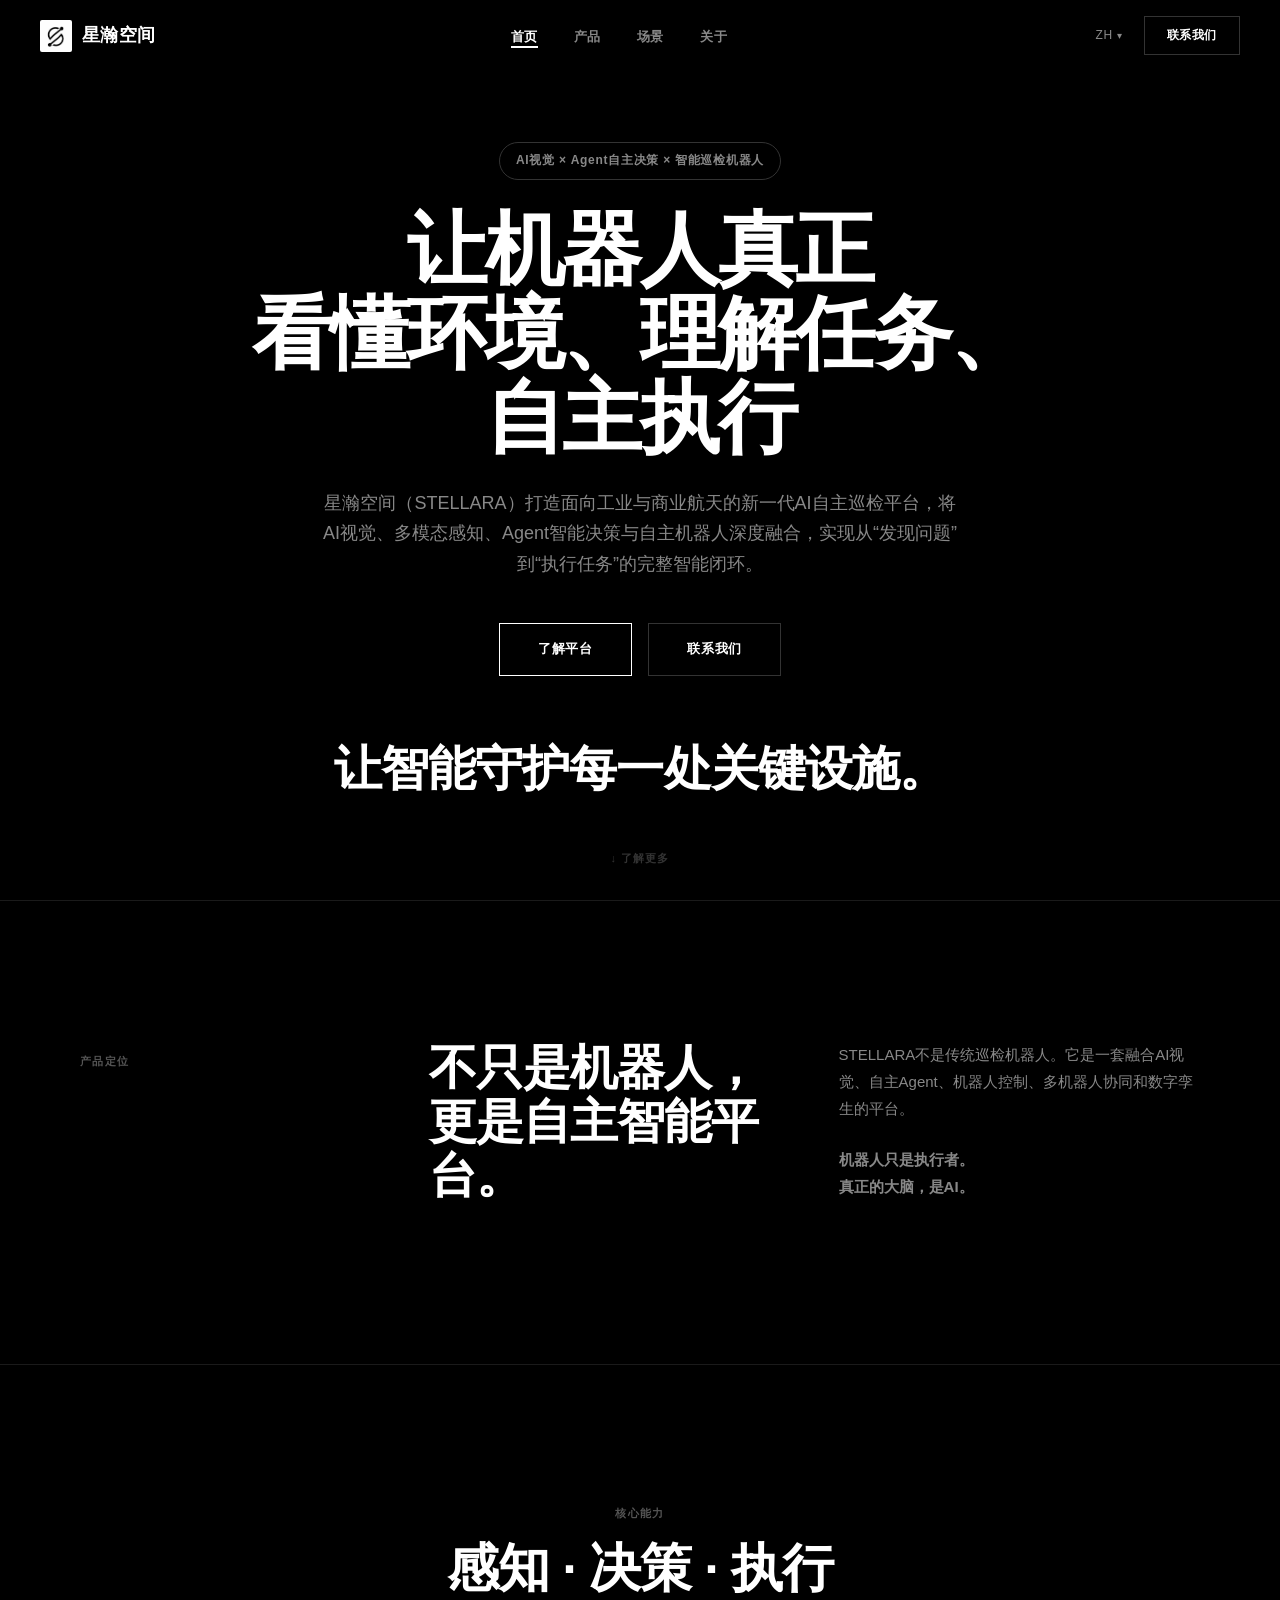
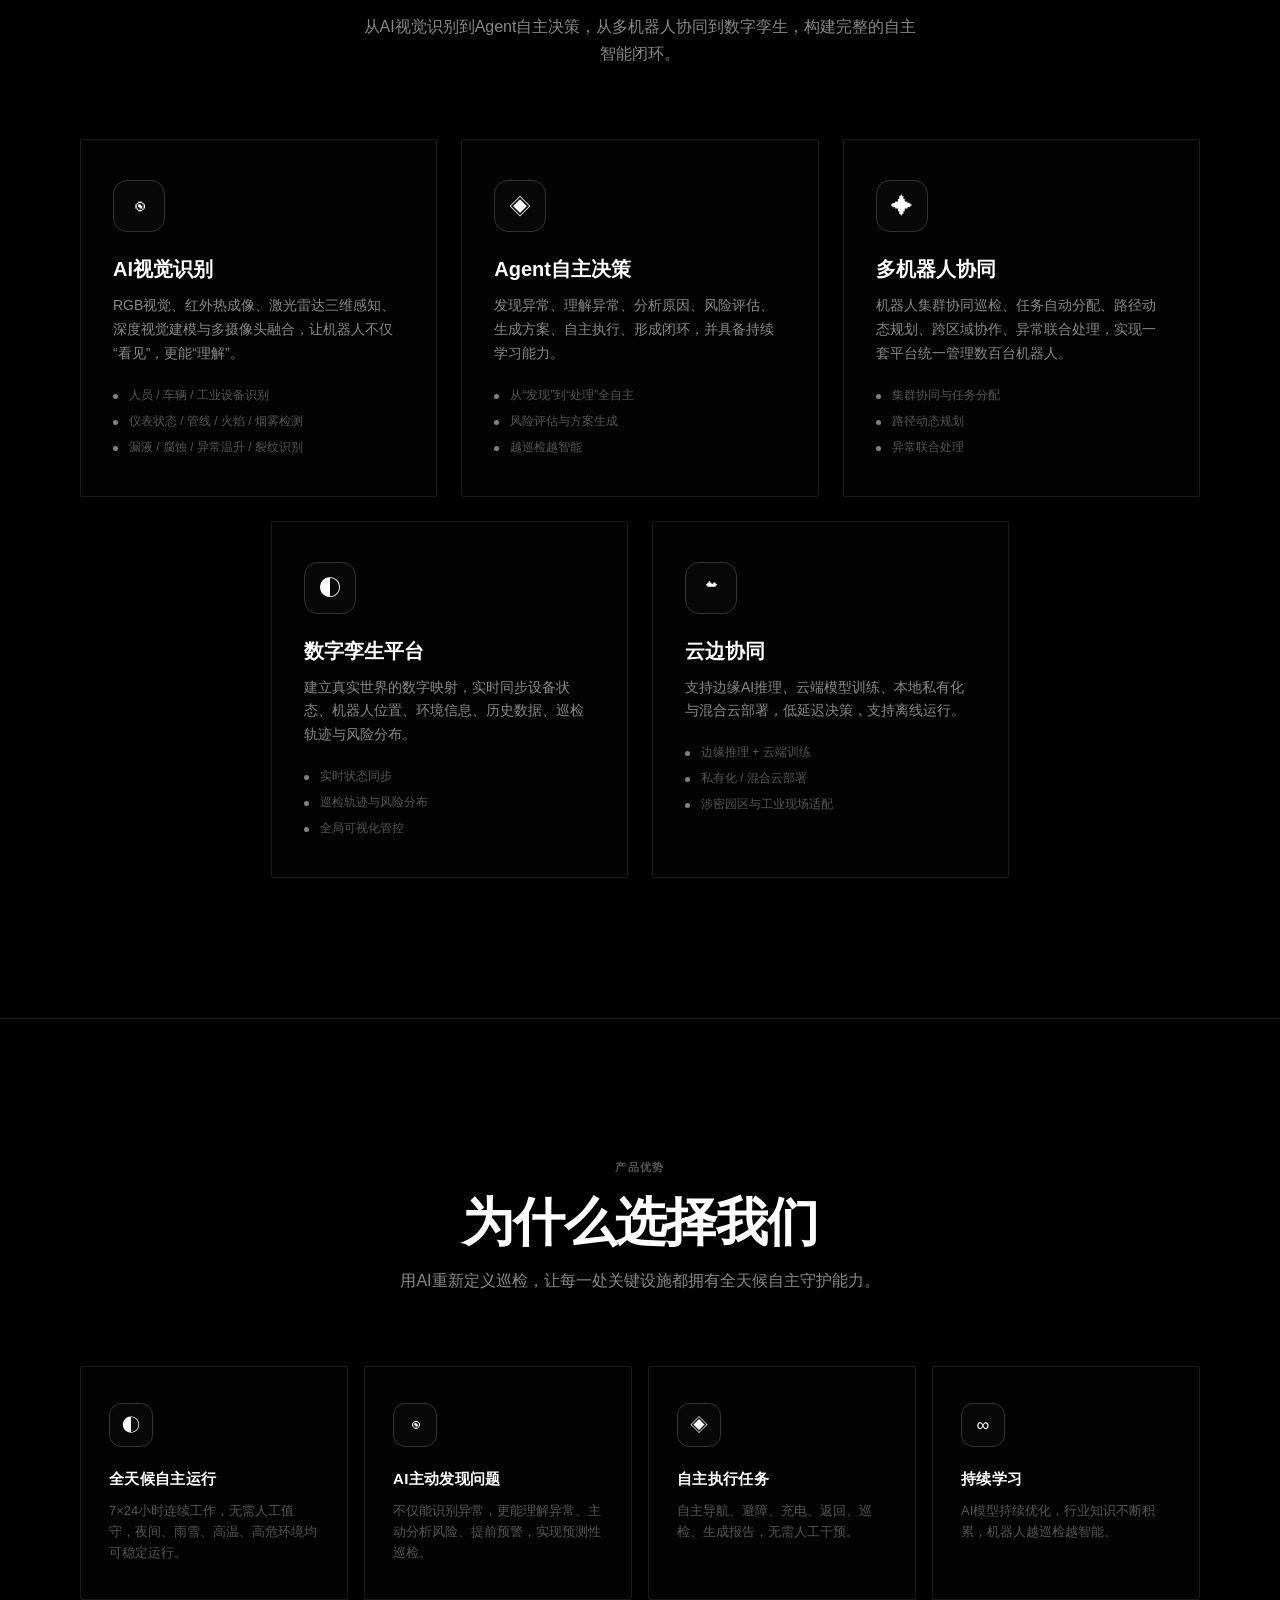
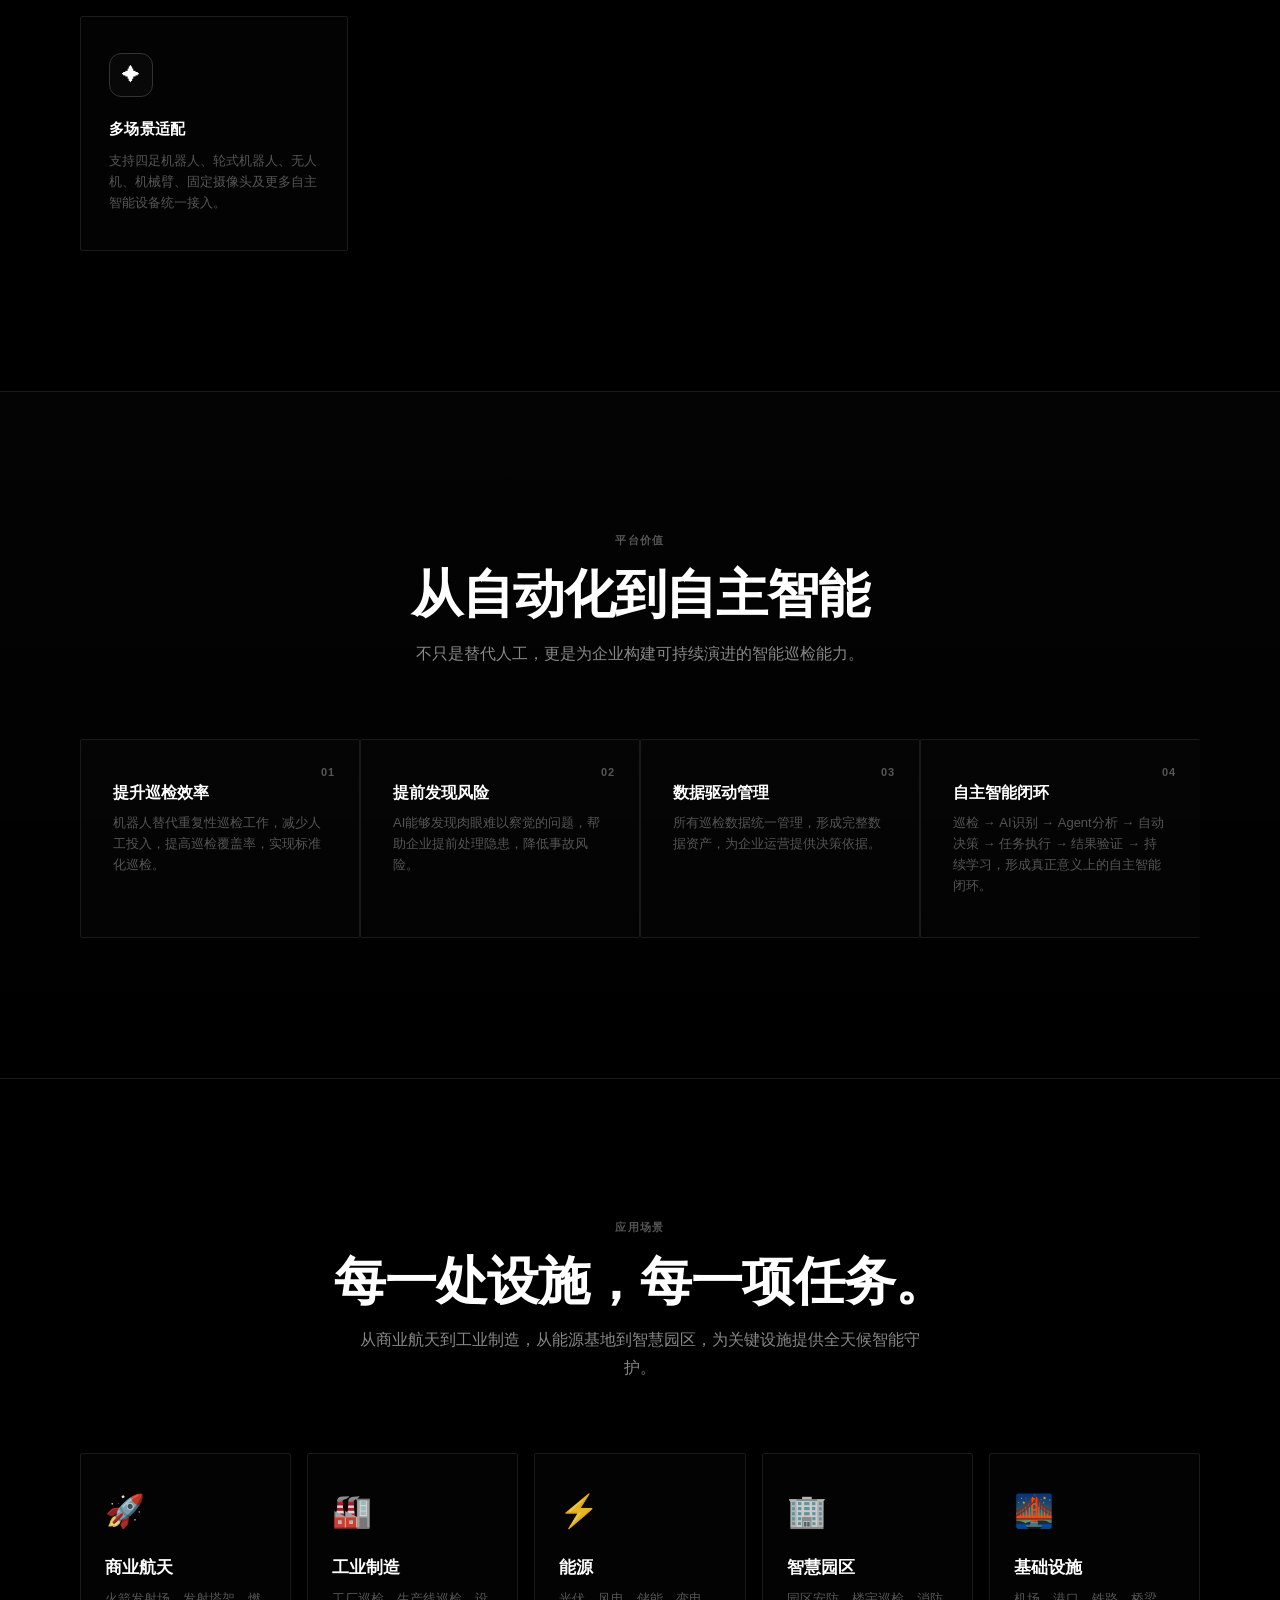
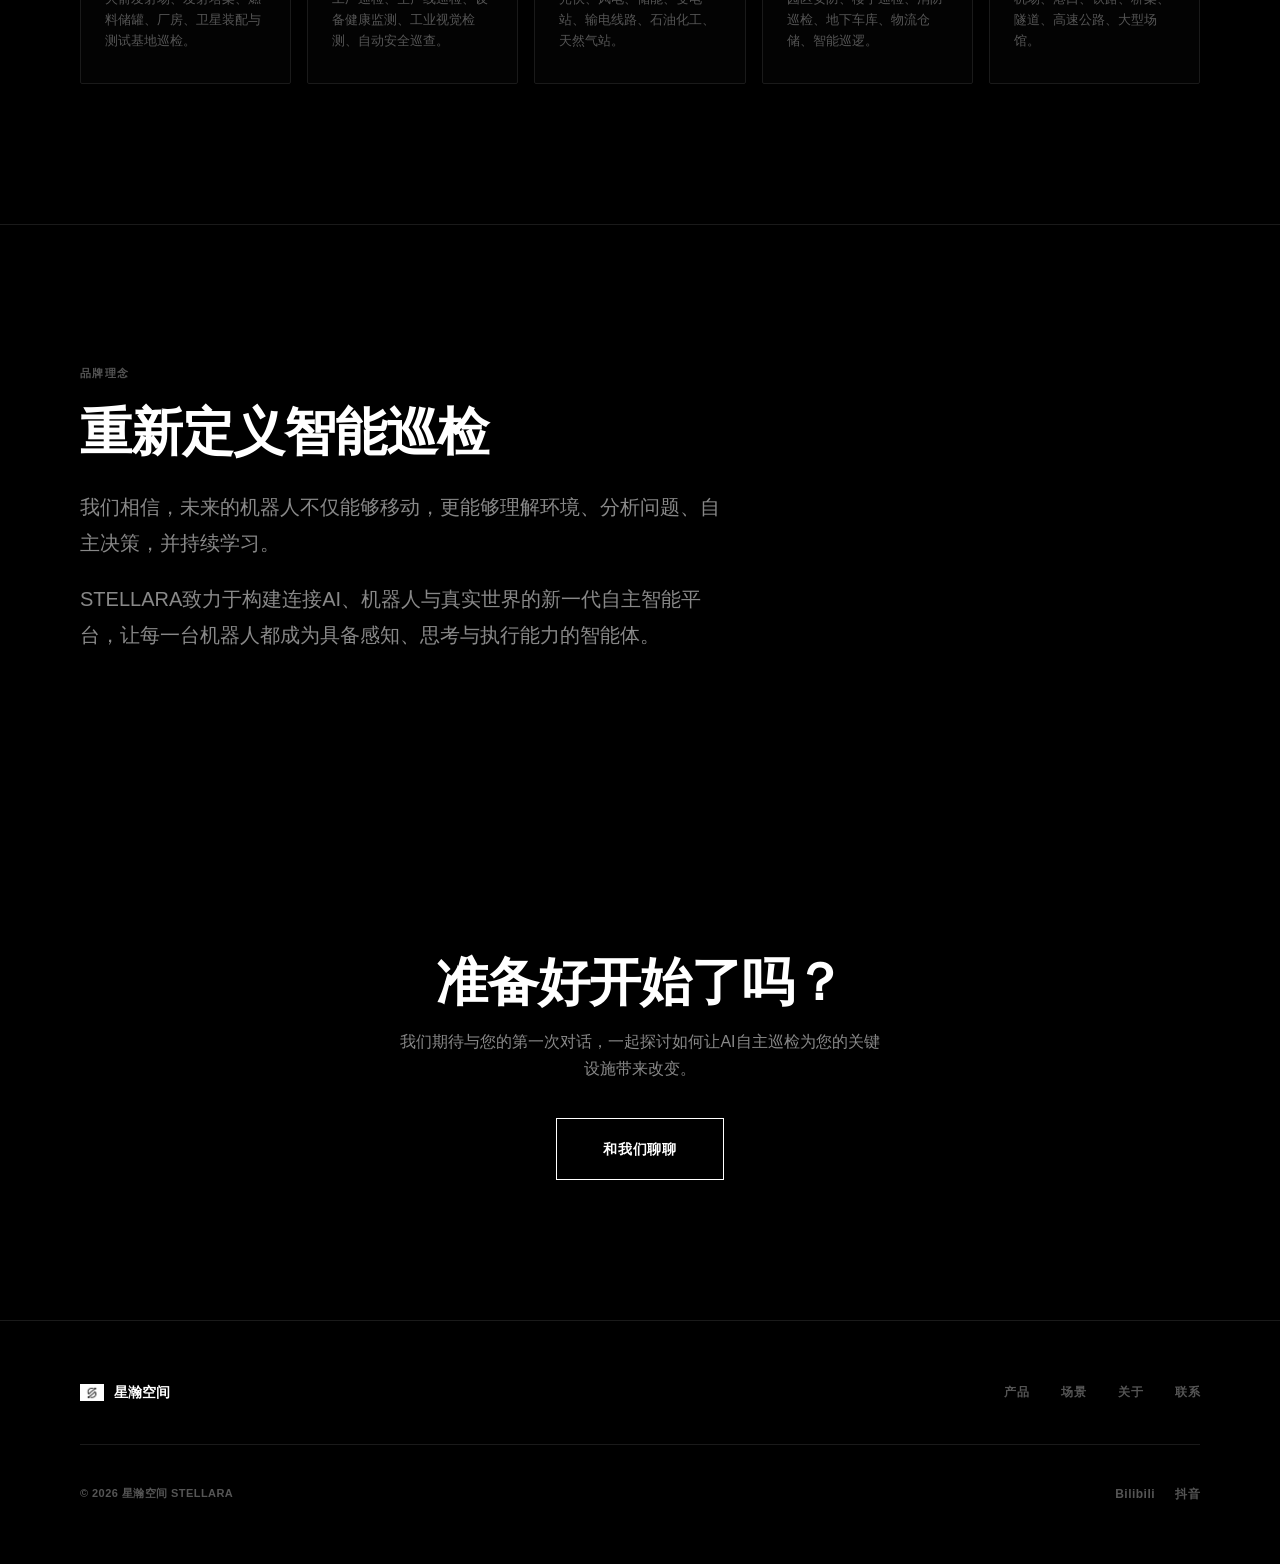
==== commit 7e3a0fee: "Redesign about page and add missing i18n keys" ====
--- a/index.html
+++ b/index.html
@@ -5,7 +5,7 @@
     <meta name="viewport" content="width=device-width, initial-scale=1.0">
     <meta name="description" content="STELLARA 星瀚空间 — 面向工业与商业航天的AI自主智能巡检平台">
     <title data-i18n="nav.home">星瀚空间 STELLARA</title>
-    <link rel="stylesheet" href="css/spacex.css?v=2">
+    <link rel="stylesheet" href="css/spacex.css?v=5">
 </head>
 <body>
 
@@ -285,7 +285,7 @@
 <div class="back-to-top">&uarr;</div>
 
 <script src="js/config.js"></script>
-<script src="js/i18n.js?v=4"></script>
-<script src="js/spacex.js?v=2"></script>
+<script src="js/i18n.js?v=6"></script>
+<script src="js/spacex.js?v=5"></script>
 </body>
 </html>
--- a/css/spacex.css
+++ b/css/spacex.css
@@ -220,10 +220,23 @@
 
 /* ---- Belief Section ---- */
 .belief-section{border-top:1px solid var(--border)}
-.belief-content{max-width:800px}
+.belief-grid{display:grid;grid-template-columns:1.2fr 1fr;gap:80px;align-items:center}
+.belief-content{max-width:640px}
 .belief-content .section-label{margin-bottom:20px}
 .belief-content h2{margin-bottom:28px}
 .belief-content p{font-size:clamp(16px,2vw,20px);color:var(--text-secondary);line-height:1.8;margin-bottom:20px}
+.belief-visual{display:flex;align-items:center;justify-content:center;padding:20px}
+.belief-cycle{position:relative;width:280px;height:280px}
+.belief-cycle-ring{position:absolute;left:50%;top:50%;transform:translate(-50%,-50%);border:1px solid var(--border-hover);border-radius:50%}
+.belief-cycle-ring:nth-child(1){width:280px;height:280px}
+.belief-cycle-ring:nth-child(2){width:210px;height:210px;border-style:dashed}
+.belief-cycle-ring:nth-child(3){width:140px;height:140px}
+.belief-cycle-center{position:absolute;left:50%;top:50%;transform:translate(-50%,-50%);width:90px;height:90px;border-radius:50%;border:1px solid var(--border-hover);background:radial-gradient(circle at 40% 30%,rgba(255,255,255,0.12) 0%,rgba(255,255,255,0.03) 100%);display:flex;align-items:center;justify-content:center}
+.belief-cycle-core{font-size:14px;font-weight:700;color:var(--text);letter-spacing:0.04em}
+.belief-cycle-node{position:absolute;font-size:13px;font-weight:600;color:var(--text);padding:8px 14px;border:1px solid var(--border-hover);border-radius:100px;background:rgba(0,0,0,0.5);backdrop-filter:blur(4px);-webkit-backdrop-filter:blur(4px)}
+.belief-cycle-node:nth-of-type(5){top:0;left:50%;transform:translateX(-50%)}
+.belief-cycle-node:nth-of-type(6){bottom:18%;left:0;transform:translateX(-20%)}
+.belief-cycle-node:nth-of-type(7){bottom:18%;right:0;transform:translateX(20%)}
 
 /* ---- Tagline Carousel ---- */
 .tagline-section{border-top:1px solid var(--border);background:linear-gradient(180deg,transparent 0%,rgba(255,255,255,0.015) 50%,transparent 100%)}
@@ -237,16 +250,21 @@
 
 /* ---- Architecture Diagram ---- */
 .architecture-section{border-top:1px solid var(--border)}
-.architecture-diagram{display:flex;flex-direction:column;align-items:center;gap:0;max-width:600px;margin:0 auto;padding:48px 32px;border:1px solid var(--border);background:rgba(255,255,255,0.01)}
+.architecture-diagram{display:flex;flex-direction:column;align-items:center;gap:0;padding:48px;background:rgba(255,255,255,0.01);border:1px solid var(--border);border-radius:2px;overflow:hidden}
 .arch-layer{width:100%;display:flex;justify-content:center}
-.arch-layer--devices{display:grid;grid-template-columns:repeat(5,1fr);gap:12px}
-.arch-node{padding:14px 32px;border:1px solid var(--border-hover);font-size:14px;font-weight:600;color:var(--text);letter-spacing:0.04em;min-width:180px;text-align:center;transition:border-color 0.3s ease,background 0.3s ease,transform 0.3s var(--ease-out-expo)}
+.arch-layer--devices{display:grid;grid-template-columns:repeat(5,1fr);gap:12px;width:100%}
+.arch-node{padding:14px 32px;border:1px solid var(--border-hover);font-size:14px;font-weight:600;color:var(--text);letter-spacing:0.04em;min-width:180px;text-align:center;transition:border-color 0.4s ease,background 0.4s ease,transform 0.4s var(--ease-out-expo),box-shadow 0.4s ease}
 .arch-node:hover{border-color:var(--text);background:rgba(255,255,255,0.03);transform:translateY(-2px)}
+.arch-node.active{border-color:var(--text);background:rgba(255,255,255,0.06);box-shadow:0 0 30px rgba(255,255,255,0.08);transform:translateY(-2px)}
 .arch-node--ai{border-color:var(--text);background:rgba(255,255,255,0.05)}
-.arch-device{padding:10px 8px;border:1px solid var(--border);font-size:11px;color:var(--text-secondary);text-align:center;transition:border-color 0.3s ease,color 0.3s ease}
+.arch-device{padding:10px 8px;border:1px solid var(--border);font-size:11px;color:var(--text-secondary);text-align:center;transition:border-color 0.4s ease,color 0.4s ease,background 0.4s ease,transform 0.4s var(--ease-out-expo)}
+.arch-device.active{border-color:var(--border-hover);color:var(--text);background:rgba(255,255,255,0.03);transform:translateY(-2px)}
 .arch-device:hover{border-color:var(--border-hover);color:var(--text)}
-.arch-connector{width:1px;height:28px;background:linear-gradient(to bottom,var(--border-hover),var(--border));position:relative}
+.arch-connector{width:1px;height:36px;background:linear-gradient(to bottom,var(--border-hover),var(--border));position:relative;overflow:hidden}
 .arch-connector::after{content:'';position:absolute;bottom:0;left:-2px;width:5px;height:5px;border-right:1px solid var(--border-hover);border-bottom:1px solid var(--border-hover);transform:rotate(45deg)}
+.arch-connector::before{content:'';position:absolute;top:-50%;left:0;width:100%;height:100%;background:linear-gradient(to bottom,transparent,rgba(255,255,255,0.4),transparent);animation:arch-flow 2s ease-in-out infinite;opacity:0}
+.architecture-diagram:hover .arch-connector::before{opacity:1}
+@keyframes arch-flow{0%{transform:translateY(-100%)}100%{transform:translateY(200%)}}
 
 /* ---- Product Grid ---- */
 .product-grid{display:grid;grid-template-columns:1fr 1fr;gap:24px}
@@ -292,9 +310,57 @@
 .service-row-arrow{color:var(--text-muted);transition:color 0.3s ease,transform 0.3s var(--ease-out-expo)}
 .service-row:hover .service-row-arrow{color:var(--text);transform:translateX(8px)}
 
+/* ---- Product Hero ---- */
+.product-hero{min-height:90vh;display:flex;align-items:center;position:relative;overflow:hidden;padding:140px 0 100px;border-bottom:1px solid var(--border)}
+.product-hero-bg{position:absolute;inset:0;background:radial-gradient(circle at 70% 30%,rgba(255,255,255,0.04) 0%,transparent 50%),radial-gradient(circle at 30% 80%,rgba(255,255,255,0.02) 0%,transparent 40%);pointer-events:none}
+.product-hero-inner{display:grid;grid-template-columns:1.2fr 1fr;gap:80px;align-items:center;position:relative;z-index:1}
+.product-hero-content{max-width:640px}
+.product-hero-label{display:inline-block;font-size:11px;font-weight:700;color:var(--text-muted);letter-spacing:0.15em;text-transform:uppercase;margin-bottom:24px;padding:8px 20px;border:1px solid var(--border);transition:border-color 0.3s ease,color 0.3s ease}
+.product-hero-label:hover{border-color:var(--text);color:var(--text)}
+.product-hero h1{font-size:clamp(42px,6vw,72px);font-weight:800;letter-spacing:-0.03em;line-height:1.05;margin-bottom:20px}
+.product-hero-lead{font-size:clamp(18px,2.5vw,28px);color:var(--text);font-weight:600;letter-spacing:-0.01em;margin-bottom:20px;line-height:1.4}
+.product-hero-desc{font-size:15px;color:var(--text-secondary);line-height:1.8;margin-bottom:36px;font-weight:500}
+.product-hero-actions{display:flex;gap:16px;flex-wrap:wrap}
+.product-hero-visual{display:flex;justify-content:center;align-items:center;padding:20px}
+.hero-metrics-cluster{position:relative;display:grid;grid-template-columns:1fr 1fr;gap:28px;align-items:center;width:100%;max-width:460px}
+.hero-metrics-orb{position:relative;width:180px;height:180px;display:flex;align-items:center;justify-content:center;justify-self:end}
+.hero-metrics-orb-ring{position:absolute;inset:0;border-radius:50%;border:1px solid var(--border-hover);animation:orb-pulse 4s ease-in-out infinite}
+.hero-metrics-orb-ring::before{content:'';position:absolute;inset:12px;border-radius:50%;border:1px solid var(--border);animation:orb-pulse 4s ease-in-out infinite 1s}
+.hero-metrics-orb-ring::after{content:'';position:absolute;inset:24px;border-radius:50%;border:1px dashed var(--border-hover);animation:orb-rotate 20s linear infinite}
+@keyframes orb-pulse{0%,100%{transform:scale(1);opacity:1}50%{transform:scale(1.05);opacity:0.7}}
+@keyframes orb-rotate{0%{transform:rotate(0deg)}100%{transform:rotate(360deg)}}
+.hero-metrics-orb-core{position:relative;width:110px;height:110px;border-radius:50%;background:radial-gradient(circle at 40% 30%,rgba(255,255,255,0.12) 0%,rgba(255,255,255,0.03) 100%);border:1px solid var(--border-hover);display:flex;flex-direction:column;align-items:center;justify-content:center;gap:4px;backdrop-filter:blur(4px);-webkit-backdrop-filter:blur(4px)}
+.hero-metrics-orb-value{font-size:32px;font-weight:800;color:var(--text);letter-spacing:-0.02em}
+.hero-metrics-orb-label{font-size:10px;color:var(--text-muted);letter-spacing:0.08em;text-transform:uppercase;font-weight:600}
+.hero-metrics-cards{display:flex;flex-direction:column;gap:14px}
+.hero-metric-card{display:flex;align-items:center;gap:16px;padding:18px 20px;border:1px solid var(--border);border-radius:4px;background:rgba(255,255,255,0.02);transition:border-color 0.35s ease,background 0.35s ease,transform 0.4s var(--ease-out-expo)}
+.hero-metric-card:hover{border-color:var(--border-hover);background:rgba(255,255,255,0.04);transform:translateX(6px)}
+.hero-metric-icon{width:40px;height:40px;display:flex;align-items:center;justify-content:center;border:1px solid var(--border-hover);border-radius:50%;font-size:16px;color:var(--text);background:rgba(255,255,255,0.03);transition:border-color 0.3s ease,background 0.3s ease,transform 0.4s var(--ease-out-expo)}
+.hero-metric-card:hover .hero-metric-icon{border-color:var(--text);background:rgba(255,255,255,0.06);transform:scale(1.1)}
+.hero-metric-data{display:flex;flex-direction:column;gap:3px}
+.hero-metric-value{font-size:clamp(22px,2.5vw,30px);font-weight:800;color:var(--text);line-height:1;letter-spacing:-0.02em}
+.hero-metric-label{font-size:12px;color:var(--text-secondary);font-weight:500}
+
+/* ---- Product Intro ---- */
+.product-intro{padding:140px 0;border-bottom:1px solid var(--border)}
+.product-intro-grid{display:grid;grid-template-columns:0.8fr 1.4fr 1.4fr;gap:48px;align-items:start}
+.product-intro-label{font-size:11px;color:var(--text-muted);letter-spacing:0.12em;text-transform:uppercase;font-weight:700;padding-top:12px}
+.product-intro-grid h2{font-size:clamp(28px,4.5vw,48px);font-weight:700;letter-spacing:-0.02em;line-height:1.12}
+.product-intro-body p{font-size:15px;color:var(--text-secondary);line-height:1.8;margin-bottom:24px;font-weight:500}
+.product-intro-highlight{font-size:clamp(18px,2.2vw,24px);color:var(--text);font-weight:600;line-height:1.5}
+
+/* ---- Capabilities Header ---- */
+.capabilities-header-section{padding-bottom:0}
+
+/* ---- Terminal Animation ---- */
+.terminal-line{opacity:0;transform:translateY(12px);transition:opacity 0.5s var(--ease-out-expo),transform 0.5s var(--ease-out-expo)}
+.terminal-line.visible{opacity:1;transform:translateY(0)}
+
 /* ---- Product Section ---- */
 .product-section{padding:140px 0;border-top:1px solid var(--border)}
 .product-section.alt{background:linear-gradient(180deg,rgba(255,255,255,0.015) 0%,transparent 100%)}
+.product-section.alt .detail-grid{direction:rtl}
+.product-section.alt .detail-info,.product-section.alt .detail-visual{direction:ltr}
 .product-cta{border-top:1px solid var(--border)}
 .product-badge{display:inline-flex;align-items:center;gap:6px;padding:6px 12px;border:1px solid var(--border-hover);border-radius:100px;font-size:11px;font-weight:600;color:var(--text-secondary);letter-spacing:0.04em;margin-bottom:20px;transition:border-color 0.3s ease,color 0.3s ease}
 .product-badge::before{content:'';width:6px;height:6px;border-radius:50%;background:var(--text)}
@@ -313,20 +379,96 @@
 .detail-feature-text strong{display:block;font-size:14px;color:var(--text);margin-bottom:4px;font-weight:700}
 .detail-feature-text span{font-size:13px;color:var(--text-muted);line-height:1.6;font-weight:500}
 
-/* Terminal style visual */
-.detail-visual{position:relative;padding:40px;border:1px solid var(--border);font-family:'SF Mono','Cascadia Code','Consolas',monospace;font-size:13px;line-height:1.8;color:var(--text-secondary);transition:border-color 0.4s ease,transform 0.5s var(--ease-out-expo);background:rgba(0,0,0,0.4);overflow:hidden}
-.detail-visual:hover{border-color:var(--border-hover);transform:translateY(-4px)}
-.detail-visual::before{content:'';position:absolute;top:0;left:0;right:0;height:1px;background:linear-gradient(90deg,transparent,rgba(255,255,255,0.3),transparent);opacity:0.5}
-.terminal-header{display:flex;align-items:center;gap:8px;margin-bottom:24px;padding-bottom:16px;border-bottom:1px solid var(--border)}
-.terminal-dot{width:10px;height:10px;border-radius:50%;border:1px solid var(--border-hover)}
-.terminal-dot:nth-child(1){background:rgba(255,90,90,0.8)}
-.terminal-dot:nth-child(2){background:rgba(255,190,60,0.8)}
-.terminal-dot:nth-child(3){background:rgba(50,200,80,0.8)}
-.terminal-title{font-size:11px;color:var(--text-muted);margin-left:auto;letter-spacing:0.04em}
-.detail-visual .prompt{color:var(--text-muted)}
-.detail-visual .output{color:var(--text);padding:12px 0;border-top:1px solid var(--border);border-bottom:1px solid var(--border);margin:12px 0;font-weight:500}
-.detail-visual .cursor{animation:blink 1s step-end infinite}
-@keyframes blink{50%{opacity:0}}
+.detail-visual{position:relative;display:flex;align-items:stretch;transition:transform 0.5s var(--ease-out-expo)}
+.detail-visual:hover{transform:translateY(-4px)}
+
+/* ---- Dashboard Mockup (replaces terminal) ---- */
+.dashboard-mockup{position:relative;padding:0;border:1px solid var(--border);border-radius:4px;background:rgba(0,0,0,0.5);overflow:hidden;transition:border-color 0.4s ease,transform 0.5s var(--ease-out-expo),box-shadow 0.4s ease}
+.dashboard-mockup:hover{border-color:var(--border-hover);transform:translateY(-4px);box-shadow:0 20px 60px rgba(0,0,0,0.4)}
+.dashboard-header{display:flex;align-items:center;justify-content:space-between;padding:16px 20px;border-bottom:1px solid var(--border);background:rgba(255,255,255,0.02)}
+.dashboard-title{font-size:13px;font-weight:700;color:var(--text);letter-spacing:0.04em;display:flex;align-items:center;gap:10px}
+.dashboard-title::before{content:'';width:8px;height:8px;border-radius:50%;background:var(--text)}
+.dashboard-status{display:flex;align-items:center;gap:8px;font-size:11px;color:var(--text-secondary);font-weight:600}
+.status-dot{width:7px;height:7px;border-radius:50%;background:var(--text-secondary)}
+.status-dot.live{background:#4ade80;box-shadow:0 0 8px rgba(74,222,128,0.5);animation:pulse-live 2s ease-in-out infinite}
+.status-dot.warn{background:#fbbf24;box-shadow:0 0 8px rgba(251,191,36,0.4)}
+.status-dot.alert{background:#f87171;box-shadow:0 0 8px rgba(248,113,113,0.4)}
+@keyframes pulse-live{0%,100%{opacity:1}50%{opacity:0.5}}
+.dashboard-body{display:grid;grid-template-columns:1fr 160px;min-height:320px}
+.dashboard-main{position:relative;padding:20px;display:flex;flex-direction:column;gap:16px;border-right:1px solid var(--border)}
+.camera-view{position:relative;flex:1;background:linear-gradient(135deg,#111 0%,#1a1a1a 100%);border:1px solid var(--border);border-radius:2px;overflow:hidden;min-height:180px}
+.camera-view::before{content:'';position:absolute;inset:0;background-image:linear-gradient(rgba(255,255,255,0.03) 1px,transparent 1px),linear-gradient(90deg,rgba(255,255,255,0.03) 1px,transparent 1px);background-size:20px 20px;pointer-events:none}
+.camera-label{position:absolute;bottom:12px;left:12px;font-size:10px;color:var(--text-muted);padding:4px 8px;background:rgba(0,0,0,0.6);border:1px solid var(--border);border-radius:2px;letter-spacing:0.04em}
+.bbox{position:absolute;border:1.5px solid rgba(255,255,255,0.7);background:rgba(255,255,255,0.03);border-radius:2px;transition:all 0.4s var(--ease-out-expo)}
+.bbox::after{content:attr(data-label);position:absolute;top:-20px;left:0;font-size:9px;color:var(--bg);background:rgba(255,255,255,0.9);padding:2px 5px;border-radius:2px;font-weight:700;white-space:nowrap}
+.bbox-person{width:46px;height:80px;top:28%;left:22%}
+.bbox-equipment{width:90px;height:54px;top:46%;left:52%}
+.bbox-anomaly{width:64px;height:64px;top:18%;left:64%;border-color:#f87171;background:rgba(248,113,113,0.06)}
+.bbox-anomaly::after{background:#f87171;color:#fff}
+.dashboard-sidebar{display:flex;flex-direction:column;padding:16px;gap:14px;background:rgba(255,255,255,0.01)}
+.sidebar-title{font-size:10px;color:var(--text-muted);letter-spacing:0.08em;text-transform:uppercase;font-weight:700}
+.detection-list{display:flex;flex-direction:column;gap:8px}
+.detection-item{display:flex;align-items:center;justify-content:space-between;padding:8px 10px;border:1px solid var(--border);border-radius:2px;background:rgba(0,0,0,0.3);font-size:11px;transition:border-color 0.3s ease,background 0.3s ease}
+.detection-item:hover{border-color:var(--border-hover);background:rgba(255,255,255,0.03)}
+.detection-tag{color:var(--text);font-weight:600}
+.detection-confidence{color:var(--text-secondary);font-family:'SF Mono',monospace}
+.dashboard-alert{margin-top:auto;padding:12px;border:1px solid rgba(248,113,113,0.4);border-radius:2px;background:rgba(248,113,113,0.06)}
+.dashboard-alert.warn{border-color:rgba(251,191,36,0.4);background:rgba(251,191,36,0.06)}
+.dashboard-alert strong{display:block;font-size:11px;color:var(--text);margin-bottom:4px;font-weight:700}
+.dashboard-alert span{font-size:10px;color:var(--text-secondary);line-height:1.4;display:block}
+.dashboard-footer{display:flex;gap:16px;padding:12px 20px;border-top:1px solid var(--border);font-size:10px;color:var(--text-muted);background:rgba(255,255,255,0.01)}
+.dashboard-footer span{display:flex;align-items:center;gap:6px}
+.dashboard-footer strong{color:var(--text);font-weight:700}
+
+/* Agent dashboard */
+.agent-flow{display:flex;flex-direction:column;gap:12px;padding:16px}
+.agent-step{display:flex;align-items:flex-start;gap:14px;padding:14px;border:1px solid var(--border);border-radius:2px;background:rgba(255,255,255,0.01);transition:border-color 0.3s ease,background 0.3s ease,transform 0.3s var(--ease-out-expo)}
+.agent-step:hover{border-color:var(--border-hover);background:rgba(255,255,255,0.025);transform:translateX(4px)}
+.agent-step-num{width:24px;height:24px;display:flex;align-items:center;justify-content:center;border:1px solid var(--border-hover);border-radius:50%;font-size:11px;font-weight:700;color:var(--text);flex-shrink:0}
+.agent-step.active .agent-step-num{border-color:var(--text);background:var(--text);color:var(--bg)}
+.agent-step-text h5{font-size:12px;color:var(--text);margin-bottom:2px;font-weight:700}
+.agent-step-text p{font-size:11px;color:var(--text-muted);line-height:1.5}
+
+/* Fleet dashboard */
+.fleet-overview{display:grid;grid-template-columns:repeat(3,1fr);gap:12px;padding:16px}
+.fleet-stat{text-align:center;padding:14px 8px;border:1px solid var(--border);border-radius:2px;background:rgba(255,255,255,0.01);transition:border-color 0.3s ease,background 0.3s ease}
+.fleet-stat:hover{border-color:var(--border-hover);background:rgba(255,255,255,0.03)}
+.fleet-stat strong{display:block;font-size:22px;color:var(--text);font-weight:800;margin-bottom:4px}
+.fleet-stat span{font-size:10px;color:var(--text-muted);letter-spacing:0.04em}
+.fleet-map{position:relative;flex:1;margin:0 16px 16px;border:1px solid var(--border);border-radius:2px;background:rgba(0,0,0,0.3);overflow:hidden;min-height:160px}
+.fleet-map::before{content:'';position:absolute;inset:0;background-image:linear-gradient(rgba(255,255,255,0.03) 1px,transparent 1px),linear-gradient(90deg,rgba(255,255,255,0.03) 1px,transparent 1px);background-size:24px 24px}
+.fleet-robot{position:absolute;width:10px;height:10px;border-radius:50%;background:var(--text);box-shadow:0 0 8px rgba(255,255,255,0.4);transition:transform 0.4s var(--ease-out-expo)}
+.fleet-robot::after{content:attr(data-id);position:absolute;top:-16px;left:50%;transform:translateX(-50%);font-size:8px;color:var(--text-muted);white-space:nowrap}
+
+/* Twin dashboard */
+.twin-layout{display:grid;grid-template-columns:1fr 140px;gap:0;min-height:320px}
+.twin-view{position:relative;padding:20px;border-right:1px solid var(--border);display:flex;flex-direction:column;gap:16px}
+.twin-heatmap{position:relative;flex:1;border:1px solid var(--border);border-radius:2px;background:linear-gradient(135deg,#111 0%,#1a1a1a 100%);overflow:hidden;min-height:180px}
+.twin-heatmap::before{content:'';position:absolute;inset:0;background:radial-gradient(circle at 30% 40%,rgba(248,113,113,0.25) 0%,transparent 35%),radial-gradient(circle at 70% 70%,rgba(251,191,36,0.2) 0%,transparent 30%)}
+.twin-legend{display:flex;flex-direction:column;gap:12px;padding:16px}
+.heat-level{display:flex;align-items:center;gap:8px;font-size:11px;color:var(--text-secondary)}
+.heat-dot{width:10px;height:10px;border-radius:50%}
+.heat-dot.high{background:#f87171}
+.heat-dot.medium{background:#fbbf24}
+.heat-dot.low{background:#4ade80}
+
+/* Edge dashboard */
+.edge-nodes{display:grid;grid-template-columns:repeat(2,1fr);gap:12px;padding:16px}
+.edge-node{padding:14px;border:1px solid var(--border);border-radius:2px;background:rgba(255,255,255,0.01);transition:border-color 0.3s ease,background 0.3s ease}
+.edge-node:hover{border-color:var(--border-hover);background:rgba(255,255,255,0.03)}
+.edge-node-header{display:flex;align-items:center;justify-content:space-between;margin-bottom:10px}
+.edge-node-name{font-size:12px;color:var(--text);font-weight:700}
+.edge-node-status{font-size:9px;padding:2px 6px;border-radius:100px;border:1px solid var(--border);color:var(--text-secondary)}
+.edge-node-status.online{border-color:rgba(74,222,128,0.4);color:#4ade80}
+.edge-metric{display:flex;justify-content:space-between;font-size:10px;color:var(--text-muted);margin-bottom:4px}
+.edge-metric strong{color:var(--text)}
+.edge-progress{height:3px;background:var(--border);border-radius:2px;overflow:hidden}
+.edge-progress-bar{height:100%;background:var(--text);border-radius:2px;transition:width 1s var(--ease-out-expo)}
+
+/* Dashboard animation */
+.dashboard-mockup .dashboard-header,.dashboard-mockup .dashboard-body,.dashboard-mockup .dashboard-footer,.dashboard-mockup .agent-step,.dashboard-mockup .fleet-stat,.dashboard-mockup .edge-node,.dashboard-mockup .detection-item{opacity:0;transform:translateY(12px);transition:opacity 0.5s var(--ease-out-expo),transform 0.5s var(--ease-out-expo),border-color 0.3s ease,background 0.3s ease}
+.dashboard-mockup.visible .dashboard-header,.dashboard-mockup.visible .dashboard-footer{opacity:1;transform:translateY(0)}
+.dashboard-mockup.visible .dashboard-body{opacity:1;transform:translateY(0);transition-delay:0.1s}
 
 /* Device / card style visual */
 .device-frame{position:relative;border:1px solid var(--border-hover);border-radius:16px;padding:24px;background:rgba(255,255,255,0.02);box-shadow:0 20px 60px rgba(0,0,0,0.5)}
@@ -475,13 +617,29 @@
 .about-v2-hero-main .section-label{margin-bottom:24px}
 .about-v2-hero-main h1{font-size:clamp(56px,9vw,120px);font-weight:800;letter-spacing:-0.04em;line-height:1;margin-bottom:28px}
 .about-v2-hero-lead{font-size:clamp(15px,1.8vw,20px);color:var(--text-secondary);line-height:1.8;max-width:520px;margin-bottom:40px}
-.about-v2-hero-stats{display:grid;grid-template-columns:1fr 1fr;gap:0;border:1px solid var(--border)}
-.about-v2-hero-stat{padding:36px 28px;border-right:1px solid var(--border);border-bottom:1px solid var(--border);text-align:center;transition:background 0.4s ease}
-.about-v2-hero-stat:nth-child(2n){border-right:none}
-.about-v2-hero-stat:nth-child(n+3){border-bottom:none}
-.about-v2-hero-stat:hover{background:rgba(255,255,255,0.015)}
-.about-v2-hero-stat .about-v2-stat-num{font-size:clamp(32px,4vw,48px);font-weight:800;color:var(--text);line-height:1;margin-bottom:8px}
-.about-v2-hero-stat-label{font-size:11px;color:var(--text-muted);letter-spacing:0.08em;text-transform:uppercase;font-weight:600}
+.about-v2-hero-visual{display:flex;justify-content:center;align-items:center}
+.about-status-card{width:100%;max-width:420px;border:1px solid var(--border);border-radius:4px;background:rgba(0,0,0,0.4);overflow:hidden;transition:border-color 0.4s ease,transform 0.5s var(--ease-out-expo),box-shadow 0.4s ease}
+.about-status-card:hover{border-color:var(--border-hover);transform:translateY(-4px);box-shadow:0 20px 60px rgba(0,0,0,0.4)}
+.about-status-header{display:flex;align-items:center;gap:10px;padding:16px 20px;border-bottom:1px solid var(--border);background:rgba(255,255,255,0.02)}
+.about-status-dot{width:8px;height:8px;border-radius:50%;background:var(--text-secondary)}
+.about-status-dot.live{background:#4ade80;box-shadow:0 0 8px rgba(74,222,128,0.5);animation:pulse-live 2s ease-in-out infinite}
+.about-status-title{font-size:12px;color:var(--text-muted);letter-spacing:0.06em;font-weight:700}
+.about-status-body{display:grid;grid-template-columns:1fr 1fr;gap:0}
+.about-status-main{display:flex;align-items:center;justify-content:center;padding:32px;border-right:1px solid var(--border)}
+.about-status-orb{position:relative;width:130px;height:130px;display:flex;align-items:center;justify-content:center}
+.about-status-orb-ring{position:absolute;inset:0;border-radius:50%;border:1px solid var(--border-hover);animation:orb-pulse 4s ease-in-out infinite}
+.about-status-orb-ring::before{content:'';position:absolute;inset:10px;border-radius:50%;border:1px solid var(--border);animation:orb-pulse 4s ease-in-out infinite 1s}
+.about-status-orb-ring::after{content:'';position:absolute;inset:22px;border-radius:50%;border:1px dashed var(--border-hover);animation:orb-rotate 20s linear infinite}
+.about-status-orb-core{position:relative;width:78px;height:78px;border-radius:50%;background:radial-gradient(circle at 40% 30%,rgba(255,255,255,0.12) 0%,rgba(255,255,255,0.03) 100%);border:1px solid var(--border-hover);display:flex;flex-direction:column;align-items:center;justify-content:center;gap:2px}
+.about-status-orb-value{font-size:24px;font-weight:800;color:var(--text);letter-spacing:-0.02em}
+.about-status-orb-label{font-size:9px;color:var(--text-muted);letter-spacing:0.08em;text-transform:uppercase;font-weight:600}
+.about-status-metrics{display:grid;grid-template-columns:1fr 1fr}
+.about-status-metric{display:flex;flex-direction:column;align-items:center;justify-content:center;padding:20px 12px;border-right:1px solid var(--border);border-bottom:1px solid var(--border);text-align:center;transition:background 0.3s ease}
+.about-status-metric:nth-child(2n){border-right:none}
+.about-status-metric:nth-child(n+3){border-bottom:none}
+.about-status-metric:hover{background:rgba(255,255,255,0.02)}
+.about-status-metric-value{font-size:clamp(20px,2.5vw,28px);font-weight:800;color:var(--text);line-height:1;margin-bottom:6px}
+.about-status-metric-label{font-size:10px;color:var(--text-muted);letter-spacing:0.06em;text-transform:uppercase;font-weight:600}
 
 /* ---- About V2 Statement ---- */
 .about-v2-statement{padding:120px 0;border-bottom:1px solid var(--border)}
@@ -533,23 +691,18 @@
 /* ---- About V2 Connect ---- */
 .about-v2-connect{padding:140px 0;text-align:center}
 .about-v2-connect-head{margin-bottom:64px}
+.about-v2-connect-head .section-label{margin-bottom:16px}
 .about-v2-connect-head h2{font-size:clamp(36px,5vw,64px);font-weight:800;letter-spacing:-0.03em;margin-bottom:16px}
 .about-v2-connect-head p{font-size:16px;color:var(--text-secondary);max-width:480px;margin:0 auto;font-weight:500}
-.about-v2-connect-grid{max-width:800px;margin:0 auto 64px;border-top:1px solid var(--border);border-bottom:1px solid var(--border)}
-.about-v2-connect-card{display:flex;align-items:center;justify-content:space-between;padding:32px 0;border-bottom:1px solid var(--border);transition:padding 0.35s ease,background 0.35s ease}
-.about-v2-connect-card:last-child{border-bottom:none}
-.about-v2-connect-card:hover{padding-left:24px;background:rgba(255,255,255,0.015)}
-.about-v2-connect-card-left{display:flex;align-items:center;gap:20px;text-align:left}
-.about-v2-connect-icon{width:48px;height:48px;border:1px solid var(--border);display:flex;align-items:center;justify-content:center;color:var(--text-muted);transition:border-color 0.3s ease,color 0.3s ease,background 0.3s ease}
-.about-v2-connect-card:hover .about-v2-connect-icon{border-color:var(--text);color:var(--text);background:rgba(255,255,255,0.03)}
-.about-v2-connect-card-left h4{font-size:18px;margin-bottom:4px;font-weight:700;color:var(--text)}
-.about-v2-connect-card-left p{font-size:13px;color:var(--text-muted);font-weight:500}
-.about-v2-connect-arrow{font-size:18px;color:var(--text-muted);transition:color 0.3s ease,transform 0.3s var(--ease-out-expo)}
-.about-v2-connect-card:hover .about-v2-connect-arrow{color:var(--text);transform:translateX(8px)}
-.about-v2-connect-email a{display:inline-flex;align-items:center;gap:16px;font-size:clamp(18px,2.5vw,30px);color:var(--text);font-weight:700;letter-spacing:0.02em;padding:20px 40px;border:1px solid var(--border);transition:border-color 0.3s ease,opacity 0.3s ease,transform 0.3s var(--ease-out-expo)}
-.about-v2-connect-email a:hover{border-color:var(--text);opacity:0.75;transform:translateY(-3px)}
-.about-v2-connect-email a span{transition:transform 0.3s var(--ease-out-expo)}
-.about-v2-connect-email a:hover span{transform:translateX(6px)}
+.connect-grid{display:grid;grid-template-columns:repeat(3,1fr);gap:24px;max-width:900px;margin:0 auto}
+.connect-card{position:relative;display:flex;flex-direction:column;align-items:flex-start;padding:36px 32px;border:1px solid var(--border);border-radius:4px;background:rgba(255,255,255,0.01);text-align:left;transition:border-color 0.35s ease,background 0.35s ease,transform 0.4s var(--ease-out-expo)}
+.connect-card:hover{border-color:var(--border-hover);background:rgba(255,255,255,0.025);transform:translateY(-6px)}
+.connect-icon{width:52px;height:52px;display:flex;align-items:center;justify-content:center;border:1px solid var(--border-hover);border-radius:14px;font-size:20px;color:var(--text);background:rgba(255,255,255,0.02);margin-bottom:24px;transition:border-color 0.3s ease,background 0.3s ease,transform 0.4s var(--ease-out-expo)}
+.connect-card:hover .connect-icon{border-color:var(--text);background:rgba(255,255,255,0.05);transform:scale(1.1) rotate(4deg)}
+.connect-card h4{font-size:18px;margin-bottom:10px;font-weight:700;color:var(--text)}
+.connect-card p{font-size:13px;color:var(--text-muted);line-height:1.6;margin-bottom:24px;font-weight:500}
+.connect-arrow{margin-top:auto;font-size:18px;color:var(--text-muted);transition:color 0.3s ease,transform 0.3s var(--ease-out-expo)}
+.connect-card:hover .connect-arrow{color:var(--text);transform:translateX(8px)}
 
 /* ---- Footer ---- */
 .footer{padding:60px 0;border-top:1px solid var(--border)}
@@ -678,13 +831,38 @@
   .feature-item{padding:24px}
   .feature-item-icon{width:40px;height:40px;font-size:16px}
   .detail-grid{grid-template-columns:1fr;gap:40px}
-  .detail-visual{padding:24px;font-size:12px}
   .device-frame{padding:20px;border-radius:14px}
   .device-icon{width:28px;height:28px;font-size:12px}
   .device-text{font-size:12px}
   .device-meta{gap:8px}
   .device-meta-item strong{font-size:15px}
+  .product-hero{padding:120px 0 80px;min-height:auto}
+  .product-hero-inner{grid-template-columns:1fr;gap:48px}
+  .product-hero h1{font-size:clamp(36px,10vw,56px)}
+  .product-hero-lead{font-size:clamp(18px,5vw,24px)}
+  .product-hero-actions{flex-direction:column;align-items:stretch}
+  .product-hero-actions .btn{justify-content:center}
+  .hero-metrics-cluster{grid-template-columns:1fr;justify-items:center;max-width:320px;margin:0 auto}
+  .hero-metrics-orb{width:140px;height:140px;justify-self:center}
+  .hero-metrics-orb-core{width:88px;height:88px}
+  .hero-metrics-orb-value{font-size:26px}
+  .hero-metrics-cards{width:100%}
+  .hero-metric-card{padding:14px 16px}
+  .hero-metric-icon{width:36px;height:36px;font-size:14px}
+  .hero-metric-value{font-size:22px}
+  .product-intro{padding:80px 0}
+  .product-intro-grid{grid-template-columns:1fr;gap:24px}
+  .product-intro-grid h2{font-size:clamp(26px,8vw,36px)}
   .product-section{padding:80px 0}
+  .dashboard-body{grid-template-columns:1fr}
+  .dashboard-main{border-right:none;border-bottom:1px solid var(--border)}
+  .dashboard-sidebar{padding:20px}
+  .twin-layout{grid-template-columns:1fr}
+  .twin-view{border-right:none;border-bottom:1px solid var(--border)}
+  .twin-legend{padding:20px}
+  .fleet-overview{grid-template-columns:repeat(3,1fr)}
+  .fleet-map{min-height:140px}
+  .edge-nodes{grid-template-columns:1fr}
   .about-grid{grid-template-columns:1fr;gap:40px}
   .about-visual{height:180px;font-size:40px}
   .about-stats{gap:24px;flex-wrap:wrap}
@@ -717,11 +895,21 @@
   .about-contact-email{padding:14px 24px;font-size:clamp(14px,4vw,18px)}
   .about-v2-hero{padding:120px 0 80px;min-height:auto}
   .about-v2-hero-main h1{font-size:clamp(40px,12vw,64px)}
-  .about-v2-hero-stats{grid-template-columns:1fr 1fr}
-  .about-v2-hero-stat{padding:24px 16px}
-  .about-v2-hero-stat .about-v2-stat-num{font-size:32px}
+  .about-status-card{max-width:360px;margin:0 auto}
+  .about-status-body{grid-template-columns:1fr}
+  .about-status-main{border-right:none;border-bottom:1px solid var(--border);padding:28px}
+  .about-status-orb{width:110px;height:110px}
+  .about-status-orb-core{width:66px;height:66px}
+  .about-status-orb-value{font-size:20px}
   .about-v2-statement{padding:80px 0}
   .about-v2-statement-text{font-size:clamp(20px,6vw,32px)}
+  .belief-grid{grid-template-columns:1fr;gap:48px}
+  .belief-cycle{width:240px;height:240px}
+  .belief-cycle-ring:nth-child(1){width:240px;height:240px}
+  .belief-cycle-ring:nth-child(2){width:180px;height:180px}
+  .belief-cycle-ring:nth-child(3){width:120px;height:120px}
+  .belief-cycle-center{width:76px;height:76px}
+  .belief-cycle-node{font-size:12px;padding:6px 12px}
   .about-v2-stats-grid{grid-template-columns:1fr}
   .about-v2-stats-item{border-right:none;border-bottom:1px solid var(--border);padding:32px 20px}
   .about-v2-stats-item:last-child{border-bottom:none}
@@ -739,11 +927,8 @@
   .about-v2-values-item:last-child{border-bottom:none}
   .about-v2-connect{padding:80px 0}
   .about-v2-connect-head{margin-bottom:40px}
-  .about-v2-connect-card{padding:24px 0}
-  .about-v2-connect-card:hover{padding-left:12px}
-  .about-v2-connect-card-left{gap:14px}
-  .about-v2-connect-icon{width:40px;height:40px}
-  .about-v2-connect-email a{padding:16px 24px;font-size:clamp(16px,4vw,20px)}
+  .connect-grid{grid-template-columns:1fr;max-width:480px;margin:0 auto}
+  .connect-card{padding:28px 24px}
   .service-row{padding:24px 0}
   .service-row-info h3{font-size:18px}
   .social-grid{grid-template-columns:1fr}
